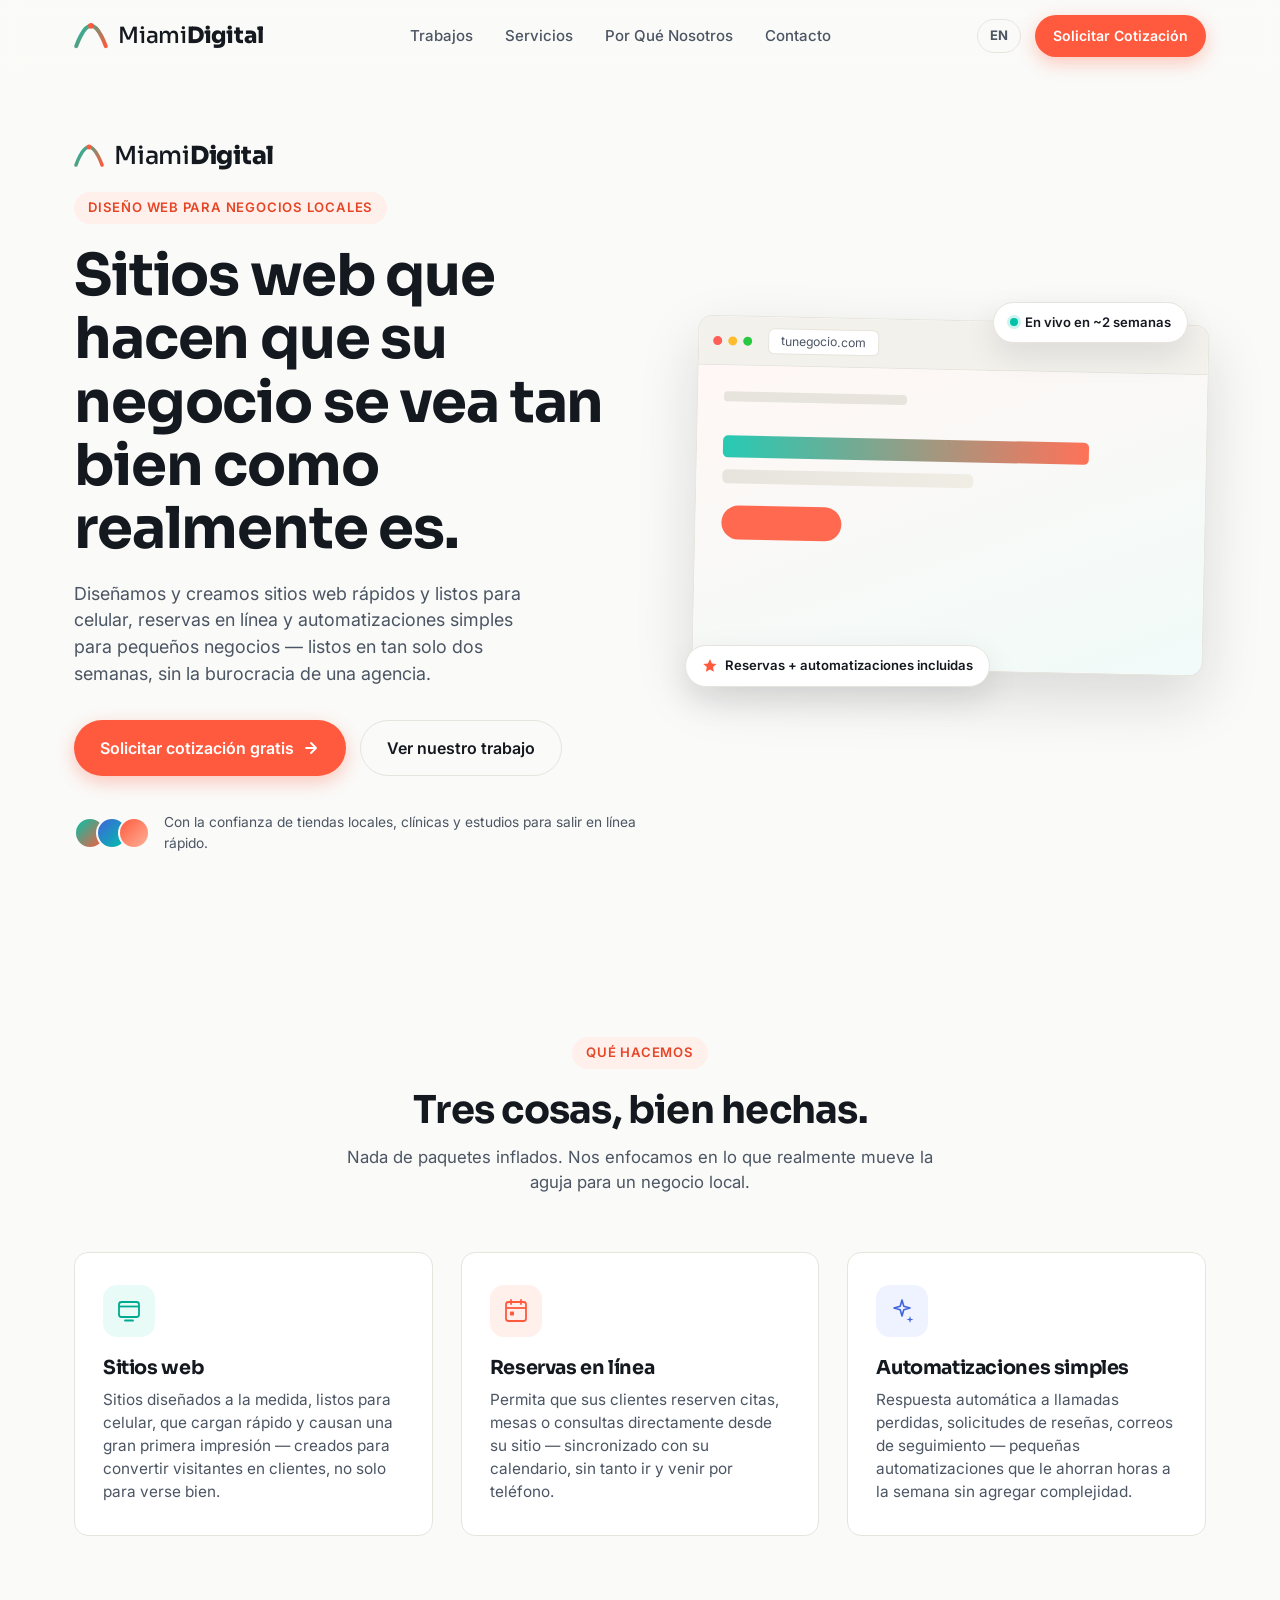
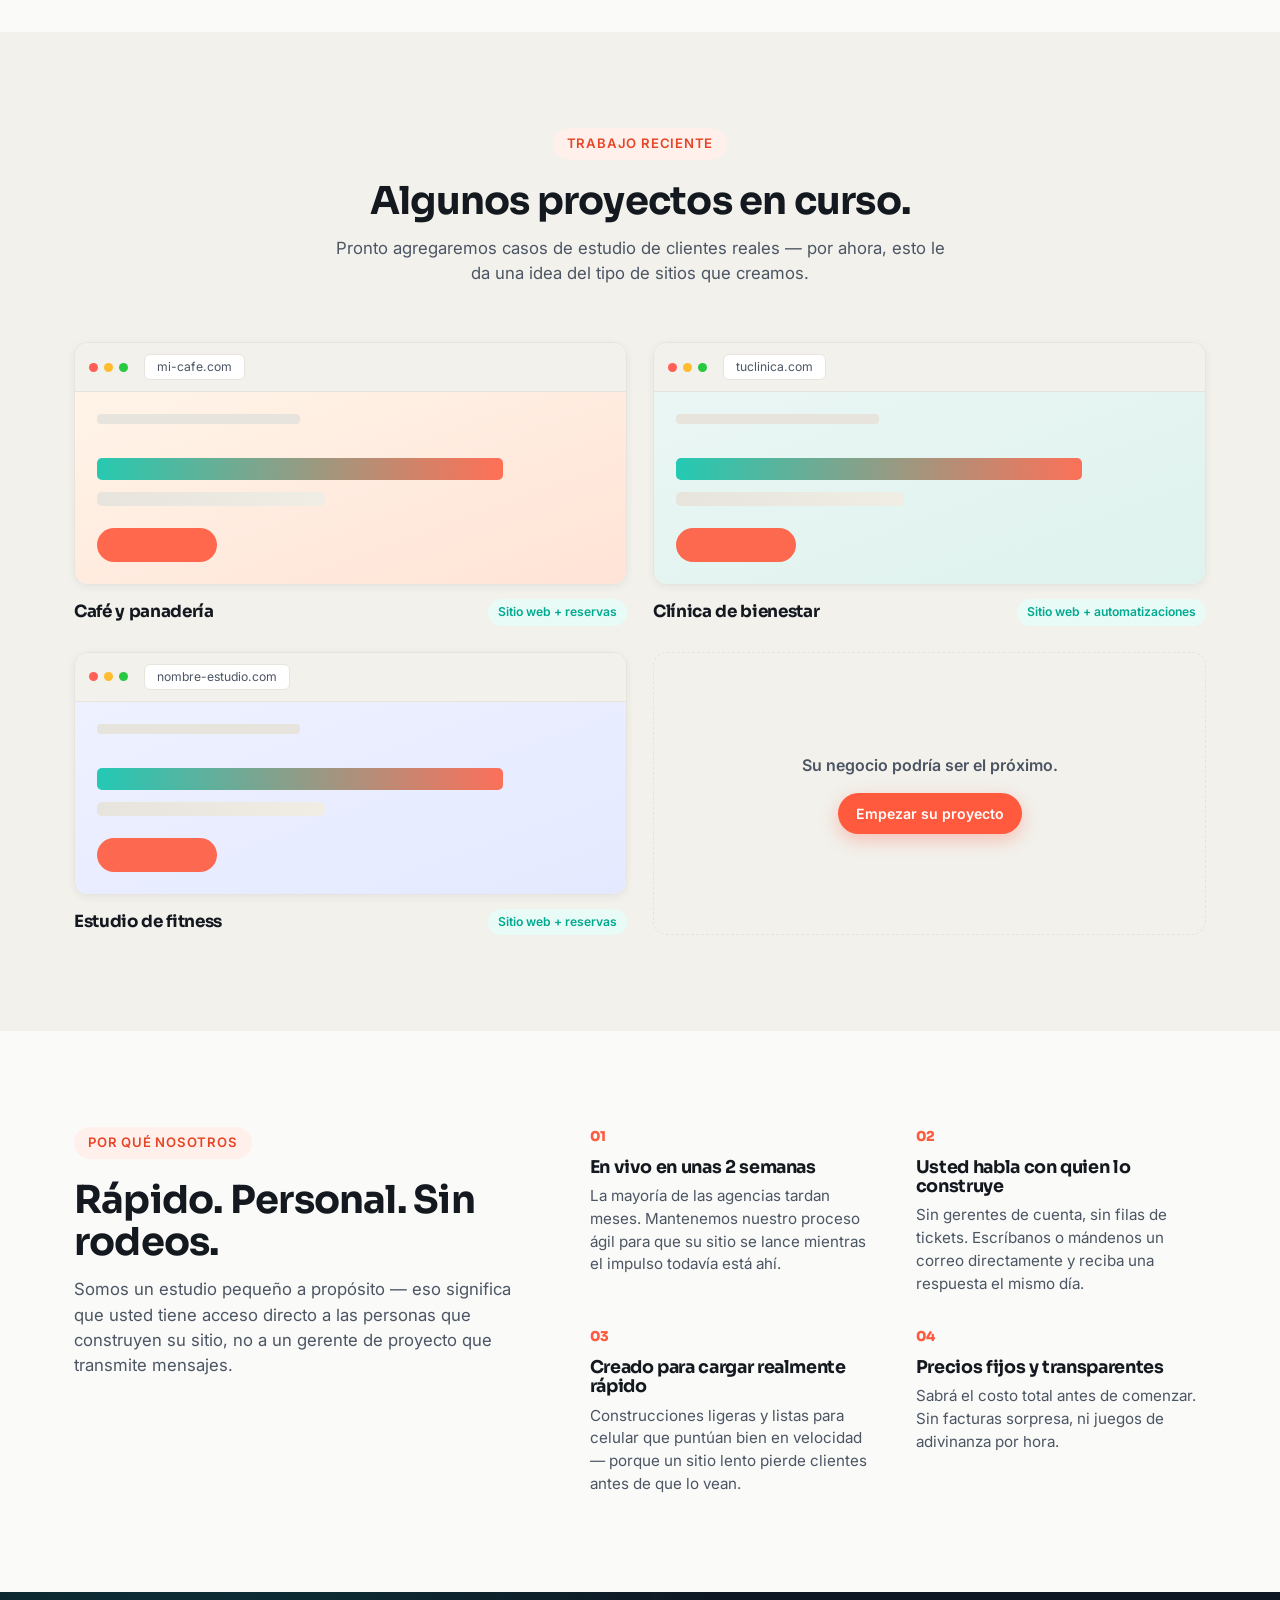
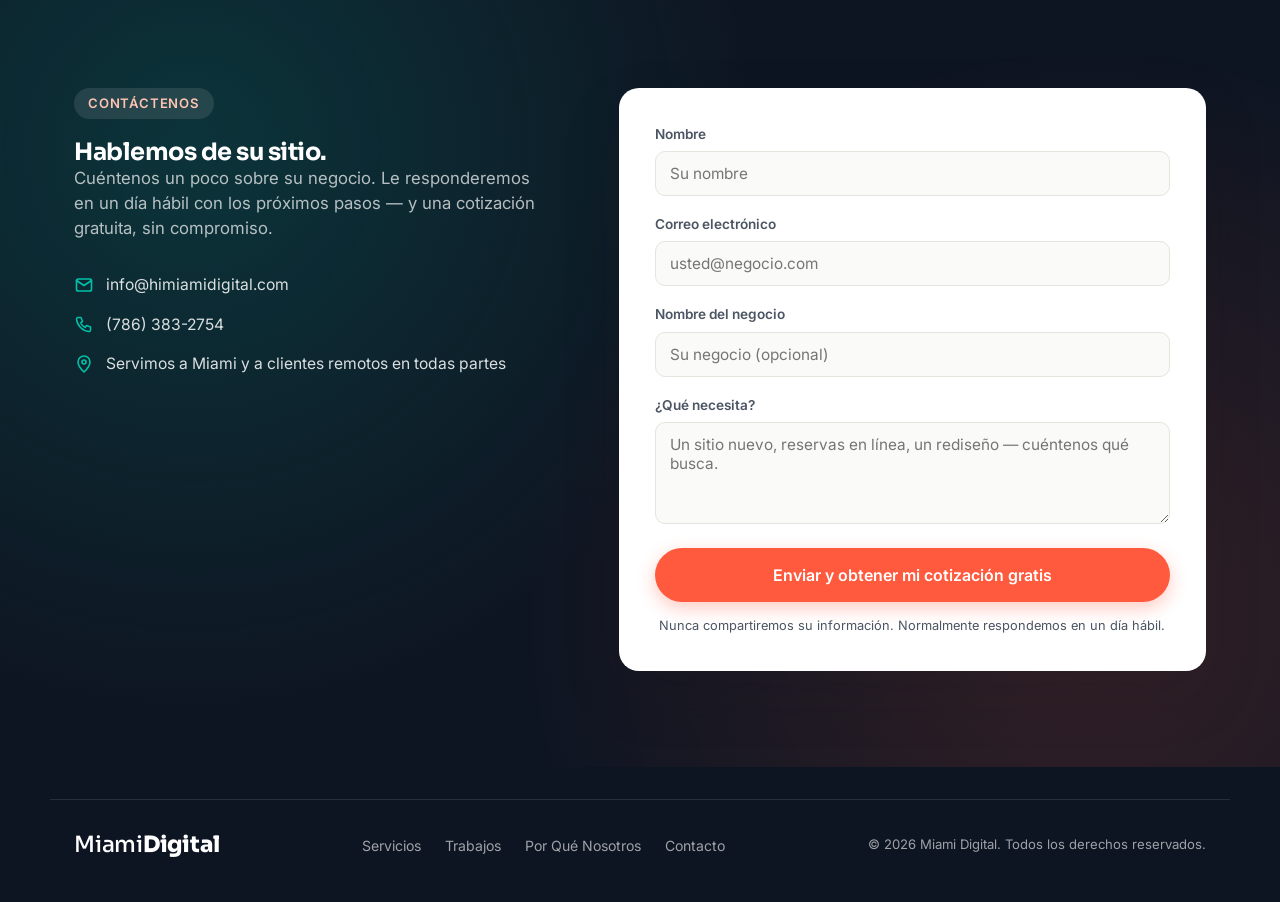
==== es/index.html @ 764a21ac "Add files via upload" ====
<!DOCTYPE html>
<html lang="es">
<head>
<meta charset="UTF-8">
<meta name="viewport" content="width=device-width, initial-scale=1.0">
<title>Miami Digital — Sitios Web para Negocios Locales que Realmente Convierten</title>
<meta name="description" content="Miami Digital crea sitios web rápidos y profesionales, reservas en línea y automatizaciones simples para pequeños negocios locales. Solicite una cotización gratis en 24 horas.">
<link rel="icon" href="data:image/svg+xml,<svg xmlns=%22http://www.w3.org/2000/svg%22 viewBox=%220 0 100 100%22><text y=%22.9em%22 font-size=%2290%22>🌴</text></svg>">
<link rel="alternate" hreflang="en" href="https://himiamidigital.com/">
<link rel="alternate" hreflang="es" href="https://himiamidigital.com/es/">
<link rel="alternate" hreflang="x-default" href="https://himiamidigital.com/">
<link rel="preconnect" href="https://fonts.googleapis.com">
<link rel="preconnect" href="https://fonts.gstatic.com" crossorigin>
<link href="https://fonts.googleapis.com/css2?family=Sora:wght@400;600;700;800&family=Inter:wght@400;500;600;700&display=swap" rel="stylesheet">
<link rel="stylesheet" href="../css/styles.css">
</head>
<body>

<a class="skip-link" href="#main">Saltar al contenido</a>

<header class="site-header" id="site-header">
  <div class="wrap header-inner">
    <a href="#top" class="logo" aria-label="Inicio de Miami Digital">
      <span class="logo-mark" aria-hidden="true">
        <svg width="30" height="30" viewBox="0 0 30 30" fill="none" xmlns="http://www.w3.org/2000/svg">
          <path d="M2 24 C2 24 8 6 15 6 C22 6 28 24 28 24" stroke="url(#g1)" stroke-width="3.5" stroke-linecap="round"/>
          <circle cx="15" cy="6" r="2.5" fill="#FF5A3D"/>
          <defs>
            <linearGradient id="g1" x1="2" y1="6" x2="28" y2="24" gradientUnits="userSpaceOnUse">
              <stop stop-color="#00C2A8"/>
              <stop offset="1" stop-color="#FF5A3D"/>
            </linearGradient>
          </defs>
        </svg>
      </span>
      <span class="logo-text">Miami<strong>Digital</strong></span>
    </a>

    <nav class="main-nav" id="main-nav" aria-label="Principal">
      <a href="#work">Trabajos</a>
      <a href="#services">Servicios</a>
      <a href="#why">Por Qué Nosotros</a>
      <a href="#contact">Contacto</a>
    </nav>

    <div class="header-actions">
      <a href="../index.html" class="lang-switch" lang="en" hreflang="en">EN</a>
      <a href="#contact" class="btn btn-primary btn-small">Solicitar Cotización</a>
      <button class="nav-toggle" id="nav-toggle" aria-expanded="false" aria-controls="main-nav" aria-label="Abrir menú">
        <span></span><span></span><span></span>
      </button>
    </div>
  </div>
</header>

<main id="main">

  <!-- HERO -->
  <section class="hero" id="top">
    <div class="wrap hero-inner">
      <div class="hero-copy reveal">
        <div class="hero-brand">
          <svg width="30" height="30" viewBox="0 0 30 30" fill="none" xmlns="http://www.w3.org/2000/svg" aria-hidden="true">
            <path d="M2 24 C2 24 8 6 15 6 C22 6 28 24 28 24" stroke="url(#g2)" stroke-width="3.5" stroke-linecap="round"/>
            <circle cx="15" cy="6" r="2.5" fill="#FF5A3D"/>
            <defs>
              <linearGradient id="g2" x1="2" y1="6" x2="28" y2="24" gradientUnits="userSpaceOnUse">
                <stop stop-color="#00C2A8"/>
                <stop offset="1" stop-color="#FF5A3D"/>
              </linearGradient>
            </defs>
          </svg>
          <span class="hero-brand-text">Miami<strong>Digital</strong></span>
        </div>
        <p class="eyebrow">Diseño web para negocios locales</p>
        <h1>Sitios web que hacen que su negocio se vea tan bien como realmente es.</h1>
        <p class="hero-sub">Diseñamos y creamos sitios web rápidos y listos para celular, reservas en línea y automatizaciones simples para pequeños negocios — listos en tan solo dos semanas, sin la burocracia de una agencia.</p>
        <div class="hero-cta-row">
          <a href="#contact" class="btn btn-primary btn-large">
            Solicitar cotización gratis
            <svg width="18" height="18" viewBox="0 0 18 18" fill="none"><path d="M4 9h10M9 4l5 5-5 5" stroke="currentColor" stroke-width="1.8" stroke-linecap="round" stroke-linejoin="round"/></svg>
          </a>
          <a href="#work" class="btn btn-ghost btn-large">Ver nuestro trabajo</a>
        </div>
        <div class="hero-trust">
          <div class="trust-avatars" aria-hidden="true">
            <span></span><span></span><span></span>
          </div>
          <p>Con la confianza de tiendas locales, clínicas y estudios para salir en línea rápido.</p>
        </div>
      </div>

      <div class="hero-visual reveal" aria-hidden="true">
        <div class="browser-mock hero-browser">
          <div class="browser-bar">
            <span class="dot dot-r"></span><span class="dot dot-y"></span><span class="dot dot-g"></span>
            <span class="browser-url">tunegocio.com</span>
          </div>
          <div class="browser-body hero-browser-body">
            <div class="mock-nav"></div>
            <div class="mock-hero">
              <div class="mock-line mock-line-lg"></div>
              <div class="mock-line mock-line-md"></div>
              <div class="mock-btn"></div>
            </div>
          </div>
        </div>
        <div class="float-badge badge-top">
          <span class="badge-dot"></span> En vivo en ~2 semanas
        </div>
        <div class="float-badge badge-bottom">
          <svg width="16" height="16" viewBox="0 0 16 16" fill="none"><path d="M8 1l1.9 4.6L14.5 6l-3.5 3.1.9 4.7L8 11.6 3.9 13.8l.9-4.7L1.3 6l4.6-.4L8 1z" fill="#FF5A3D"/></svg>
          Reservas + automatizaciones incluidas
        </div>
      </div>
    </div>
  </section>

  <!-- WHAT WE DO -->
  <section class="section" id="services">
    <div class="wrap">
      <div class="section-head reveal">
        <p class="eyebrow">Qué hacemos</p>
        <h2>Tres cosas, bien hechas.</h2>
        <p class="section-sub">Nada de paquetes inflados. Nos enfocamos en lo que realmente mueve la aguja para un negocio local.</p>
      </div>

      <div class="services-grid">
        <article class="service-card reveal">
          <div class="service-icon" style="--icon-bg:#E9FBF7;--icon-fg:#00A98F">
            <svg width="26" height="26" viewBox="0 0 26 26" fill="none"><rect x="3" y="4" width="20" height="15" rx="2.5" stroke="currentColor" stroke-width="1.8"/><path d="M3 8.5h20" stroke="currentColor" stroke-width="1.8"/><path d="M9 22.5h8" stroke="currentColor" stroke-width="1.8" stroke-linecap="round"/></svg>
          </div>
          <h3>Sitios web</h3>
          <p>Sitios diseñados a la medida, listos para celular, que cargan rápido y causan una gran primera impresión — creados para convertir visitantes en clientes, no solo para verse bien.</p>
        </article>

        <article class="service-card reveal">
          <div class="service-icon" style="--icon-bg:#FFF0EC;--icon-fg:#FF5A3D">
            <svg width="26" height="26" viewBox="0 0 26 26" fill="none"><rect x="3" y="4" width="20" height="19" rx="2.5" stroke="currentColor" stroke-width="1.8"/><path d="M3 10h20" stroke="currentColor" stroke-width="1.8"/><path d="M8 2v4M18 2v4" stroke="currentColor" stroke-width="1.8" stroke-linecap="round"/><rect x="7" y="13.5" width="4" height="4" rx="0.8" fill="currentColor"/></svg>
          </div>
          <h3>Reservas en línea</h3>
          <p>Permita que sus clientes reserven citas, mesas o consultas directamente desde su sitio — sincronizado con su calendario, sin tanto ir y venir por teléfono.</p>
        </article>

        <article class="service-card reveal">
          <div class="service-icon" style="--icon-bg:#EEF3FF;--icon-fg:#3E63DD">
            <svg width="26" height="26" viewBox="0 0 26 26" fill="none"><path d="M13 2l1.8 6.2L21 10l-6.2 1.8L13 18l-1.8-6.2L5 10l6.2-1.8L13 2z" stroke="currentColor" stroke-width="1.6" stroke-linejoin="round"/><path d="M21 18l.8 2.7L24.5 21.5l-2.7.8L21 25l-.8-2.7-2.7-.8 2.7-.8L21 18z" fill="currentColor"/></svg>
          </div>
          <h3>Automatizaciones simples</h3>
          <p>Respuesta automática a llamadas perdidas, solicitudes de reseñas, correos de seguimiento — pequeñas automatizaciones que le ahorran horas a la semana sin agregar complejidad.</p>
        </article>
      </div>
    </div>
  </section>

  <!-- PORTFOLIO -->
  <section class="section section-alt" id="work">
    <div class="wrap">
      <div class="section-head reveal">
        <p class="eyebrow">Trabajo reciente</p>
        <h2>Algunos proyectos en curso.</h2>
        <p class="section-sub">Pronto agregaremos casos de estudio de clientes reales — por ahora, esto le da una idea del tipo de sitios que creamos.</p>
      </div>

      <div class="portfolio-grid">
        <article class="portfolio-card reveal">
          <div class="browser-mock">
            <div class="browser-bar">
              <span class="dot dot-r"></span><span class="dot dot-y"></span><span class="dot dot-g"></span>
              <span class="browser-url">mi-cafe.com</span>
            </div>
            <div class="browser-body pf-cafe">
              <div class="mock-nav"></div>
              <div class="mock-hero"><div class="mock-line mock-line-lg"></div><div class="mock-line mock-line-sm"></div><div class="mock-btn"></div></div>
            </div>
          </div>
          <div class="portfolio-meta">
            <h3>Café y panadería</h3>
            <span class="tag">Sitio web + reservas</span>
          </div>
        </article>

        <article class="portfolio-card reveal">
          <div class="browser-mock">
            <div class="browser-bar">
              <span class="dot dot-r"></span><span class="dot dot-y"></span><span class="dot dot-g"></span>
              <span class="browser-url">tuclinica.com</span>
            </div>
            <div class="browser-body pf-clinic">
              <div class="mock-nav"></div>
              <div class="mock-hero"><div class="mock-line mock-line-lg"></div><div class="mock-line mock-line-sm"></div><div class="mock-btn"></div></div>
            </div>
          </div>
          <div class="portfolio-meta">
            <h3>Clínica de bienestar</h3>
            <span class="tag">Sitio web + automatizaciones</span>
          </div>
        </article>

        <article class="portfolio-card reveal">
          <div class="browser-mock">
            <div class="browser-bar">
              <span class="dot dot-r"></span><span class="dot dot-y"></span><span class="dot dot-g"></span>
              <span class="browser-url">nombre-estudio.com</span>
            </div>
            <div class="browser-body pf-studio">
              <div class="mock-nav"></div>
              <div class="mock-hero"><div class="mock-line mock-line-lg"></div><div class="mock-line mock-line-sm"></div><div class="mock-btn"></div></div>
            </div>
          </div>
          <div class="portfolio-meta">
            <h3>Estudio de fitness</h3>
            <span class="tag">Sitio web + reservas</span>
          </div>
        </article>

        <article class="portfolio-card portfolio-card-cta reveal">
          <div class="pf-cta-inner">
            <p>Su negocio podría ser el próximo.</p>
            <a href="#contact" class="btn btn-primary btn-small">Empezar su proyecto</a>
          </div>
        </article>
      </div>
    </div>
  </section>

  <!-- WHY US -->
  <section class="section" id="why">
    <div class="wrap why-inner">
      <div class="section-head align-left reveal">
        <p class="eyebrow">Por qué nosotros</p>
        <h2>Rápido. Personal. Sin rodeos.</h2>
        <p class="section-sub">Somos un estudio pequeño a propósito — eso significa que usted tiene acceso directo a las personas que construyen su sitio, no a un gerente de proyecto que transmite mensajes.</p>
      </div>

      <div class="why-grid">
        <div class="why-item reveal">
          <span class="why-num">01</span>
          <h3>En vivo en unas 2 semanas</h3>
          <p>La mayoría de las agencias tardan meses. Mantenemos nuestro proceso ágil para que su sitio se lance mientras el impulso todavía está ahí.</p>
        </div>
        <div class="why-item reveal">
          <span class="why-num">02</span>
          <h3>Usted habla con quien lo construye</h3>
          <p>Sin gerentes de cuenta, sin filas de tickets. Escríbanos o mándenos un correo directamente y reciba una respuesta el mismo día.</p>
        </div>
        <div class="why-item reveal">
          <span class="why-num">03</span>
          <h3>Creado para cargar realmente rápido</h3>
          <p>Construcciones ligeras y listas para celular que puntúan bien en velocidad — porque un sitio lento pierde clientes antes de que lo vean.</p>
        </div>
        <div class="why-item reveal">
          <span class="why-num">04</span>
          <h3>Precios fijos y transparentes</h3>
          <p>Sabrá el costo total antes de comenzar. Sin facturas sorpresa, ni juegos de adivinanza por hora.</p>
        </div>
      </div>
    </div>
  </section>

  <!-- CONTACT -->
  <section class="section section-contact" id="contact">
    <div class="wrap contact-inner">
      <div class="contact-copy reveal">
        <p class="eyebrow eyebrow-light">Contáctenos</p>
        <h2>Hablemos de su sitio.</h2>
        <p class="section-sub section-sub-light">Cuéntenos un poco sobre su negocio. Le responderemos en un día hábil con los próximos pasos — y una cotización gratuita, sin compromiso.</p>

        <ul class="contact-points">
          <li>
            <svg width="20" height="20" viewBox="0 0 20 20" fill="none"><path d="M2.5 5.5l7.5 5 7.5-5" stroke="currentColor" stroke-width="1.6" stroke-linecap="round" stroke-linejoin="round"/><rect x="2.5" y="4" width="15" height="12" rx="1.8" stroke="currentColor" stroke-width="1.6"/></svg>
            <a href="mailto:info@himiamidigital.com">info@himiamidigital.com</a>
          </li>
          <li>
            <svg width="20" height="20" viewBox="0 0 20 20" fill="none"><path d="M4 2.5h3l1.5 4-2 1.3a10 10 0 004.7 4.7l1.3-2 4 1.5v3a1.5 1.5 0 01-1.6 1.5A14 14 0 012.5 4.1 1.5 1.5 0 014 2.5z" stroke="currentColor" stroke-width="1.5" stroke-linejoin="round"/></svg>
            <span>(786) 383-2754</span>
          </li>
          <li>
            <svg width="20" height="20" viewBox="0 0 20 20" fill="none"><path d="M10 2a6 6 0 00-6 6c0 4.5 6 10 6 10s6-5.5 6-10a6 6 0 00-6-6z" stroke="currentColor" stroke-width="1.6" stroke-linejoin="round"/><circle cx="10" cy="8" r="2" stroke="currentColor" stroke-width="1.6"/></svg>
            <span>Servimos a Miami y a clientes remotos en todas partes</span>
          </li>
        </ul>
      </div>

      <form class="contact-form reveal" id="contact-form" novalidate action="https://formspree.io/f/meeybvaw" method="POST">
        <input type="hidden" name="_subject" value="Nueva solicitud de cotización — Sitio de Miami Digital (Español)">
        <div class="form-row">
          <label for="name">Nombre</label>
          <input type="text" id="name" name="name" placeholder="Su nombre" required>
        </div>
        <div class="form-row">
          <label for="email">Correo electrónico</label>
          <input type="email" id="email" name="email" placeholder="usted@negocio.com" required>
        </div>
        <div class="form-row">
          <label for="business">Nombre del negocio</label>
          <input type="text" id="business" name="business" placeholder="Su negocio (opcional)">
        </div>
        <div class="form-row">
          <label for="message">¿Qué necesita?</label>
          <textarea id="message" name="message" rows="4" placeholder="Un sitio nuevo, reservas en línea, un rediseño — cuéntenos qué busca." required></textarea>
        </div>
        <button type="submit" class="btn btn-primary btn-large btn-full" id="form-submit-btn">
          Enviar y obtener mi cotización gratis
        </button>
        <p class="form-note">Nunca compartiremos su información. Normalmente respondemos en un día hábil.</p>
        <p class="form-error" id="form-error" hidden>Algo salió mal al enviar su mensaje — intente de nuevo, o escríbanos directamente.</p>

        <div class="form-success" id="form-success" hidden>
          <svg width="40" height="40" viewBox="0 0 40 40" fill="none"><circle cx="20" cy="20" r="19" stroke="#00C2A8" stroke-width="2"/><path d="M12 20.5l5.5 5.5L28 14" stroke="#00C2A8" stroke-width="2.5" stroke-linecap="round" stroke-linejoin="round"/></svg>
          <h3>¡Gracias, lo recibimos!</h3>
          <p>Nos pondremos en contacto dentro de un día hábil.</p>
        </div>
      </form>
    </div>
  </section>

</main>

<footer class="site-footer">
  <div class="wrap footer-inner">
    <a href="#top" class="logo footer-logo">
      <span class="logo-text">Miami<strong>Digital</strong></span>
    </a>
    <nav class="footer-nav" aria-label="Pie de página">
      <a href="#services">Servicios</a>
      <a href="#work">Trabajos</a>
      <a href="#why">Por Qué Nosotros</a>
      <a href="#contact">Contacto</a>
    </nav>
    <p class="footer-copy">&copy; 2026 Miami Digital. Todos los derechos reservados.</p>
  </div>
</footer>

<button class="back-to-top" id="back-to-top" aria-label="Volver arriba">
  <svg width="18" height="18" viewBox="0 0 18 18" fill="none"><path d="M9 14V4M9 4l-5 5M9 4l5 5" stroke="currentColor" stroke-width="1.8" stroke-linecap="round" stroke-linejoin="round"/></svg>
</button>

<script src="../js/script.js"></script>
</body>
</html>
---- css/styles.css ----
/* ---------- Reset & base ---------- */
* { box-sizing: border-box; margin: 0; padding: 0; }

:root {
  --ink: #14181f;
  --ink-soft: #4b5563;
  --bg: #FAFAF8;
  --bg-alt: #F2F1EC;
  --white: #ffffff;
  --teal: #00A98F;
  --teal-bright: #00C2A8;
  --coral: #FF5A3D;
  --coral-dark: #E64526;
  --border: #E6E4DC;
  --navy: #0E1522;
  --radius-lg: 20px;
  --radius-md: 14px;
  --radius-sm: 10px;
  --shadow-sm: 0 2px 8px rgba(20,24,31,0.06);
  --shadow-md: 0 12px 32px rgba(20,24,31,0.10);
  --shadow-lg: 0 24px 60px rgba(20,24,31,0.14);
  --ease: cubic-bezier(.22,1,.36,1);
}

html { scroll-behavior: smooth; }

@media (prefers-reduced-motion: reduce) {
  html { scroll-behavior: auto; }
  *, *::before, *::after { animation-duration: 0.001ms !important; transition-duration: 0.001ms !important; }
}

body {
  font-family: 'Inter', -apple-system, BlinkMacSystemFont, sans-serif;
  color: var(--ink);
  background: var(--bg);
  line-height: 1.5;
  -webkit-font-smoothing: antialiased;
  overflow-x: hidden;
}

h1, h2, h3 {
  font-family: 'Sora', 'Inter', sans-serif;
  font-weight: 700;
  line-height: 1.1;
  letter-spacing: -0.02em;
}

a { color: inherit; text-decoration: none; }
ul { list-style: none; }
img { max-width: 100%; display: block; }
button { font: inherit; cursor: pointer; }

.wrap {
  width: 100%;
  max-width: 1180px;
  margin: 0 auto;
  padding: 0 24px;
}

.skip-link {
  position: absolute;
  left: -999px;
  top: 0;
  background: var(--ink);
  color: #fff;
  padding: 12px 18px;
  border-radius: 0 0 8px 0;
  z-index: 1000;
}
.skip-link:focus { left: 0; }

/* ---------- Reveal on scroll ---------- */
.reveal {
  opacity: 0;
  transform: translateY(18px);
  transition: opacity 0.7s var(--ease), transform 0.7s var(--ease);
}
.reveal.in-view { opacity: 1; transform: translateY(0); }

/* ---------- Buttons ---------- */
.btn {
  display: inline-flex;
  align-items: center;
  justify-content: center;
  gap: 8px;
  border: none;
  border-radius: 999px;
  font-weight: 600;
  cursor: pointer;
  transition: transform 0.25s var(--ease), box-shadow 0.25s var(--ease), background-color 0.25s var(--ease);
  white-space: nowrap;
}
.btn svg { transition: transform 0.25s var(--ease); }
.btn:hover svg { transform: translateX(3px); }

.btn-primary {
  background: var(--coral);
  color: #fff;
  box-shadow: 0 6px 18px rgba(255,90,61,0.32);
}
.btn-primary:hover {
  background: var(--coral-dark);
  transform: translateY(-2px);
  box-shadow: 0 10px 24px rgba(255,90,61,0.4);
}
.btn-primary:active { transform: translateY(0); }

.btn-ghost {
  background: transparent;
  color: var(--ink);
  border: 1.5px solid var(--border);
}
.btn-ghost:hover {
  border-color: var(--ink);
  transform: translateY(-2px);
}

.btn-large { padding: 15px 26px; font-size: 1rem; }
.btn-small { padding: 10px 18px; font-size: 0.88rem; }
.btn-full { width: 100%; }

/* ---------- Header ---------- */
.site-header {
  position: sticky;
  top: 0;
  z-index: 100;
  background: rgba(250,250,248,0.82);
  backdrop-filter: blur(10px);
  -webkit-backdrop-filter: blur(10px);
  border-bottom: 1px solid transparent;
  transition: border-color 0.3s var(--ease), box-shadow 0.3s var(--ease);
}
.site-header.scrolled {
  border-bottom-color: var(--border);
  box-shadow: var(--shadow-sm);
}

.header-inner {
  display: flex;
  align-items: center;
  justify-content: space-between;
  height: 72px;
}

.logo { display: flex; align-items: center; gap: 10px; }
.logo-mark { display: flex; }
.logo-mark svg { width: 34px; height: 34px; }
.logo-text {
  font-family: 'Sora', sans-serif;
  font-weight: 500;
  font-size: 1.4rem;
  letter-spacing: -0.01em;
}
.logo-text strong { font-weight: 800; }

.main-nav { display: flex; align-items: center; gap: 32px; }
.main-nav a {
  font-size: 0.94rem;
  font-weight: 500;
  color: var(--ink-soft);
  position: relative;
  padding: 4px 0;
  transition: color 0.2s ease;
}
.main-nav a::after {
  content: '';
  position: absolute;
  left: 0; bottom: -2px;
  width: 0; height: 2px;
  background: var(--coral);
  transition: width 0.25s var(--ease);
}
.main-nav a:hover { color: var(--ink); }
.main-nav a:hover::after { width: 100%; }

.header-actions { display: flex; align-items: center; gap: 14px; }

.lang-switch {
  font-size: 0.82rem;
  font-weight: 700;
  color: var(--ink-soft);
  border: 1.5px solid var(--border);
  border-radius: 999px;
  padding: 6px 12px;
  transition: border-color 0.2s ease, color 0.2s ease;
}
.lang-switch:hover { border-color: var(--ink); color: var(--ink); }

.nav-toggle {
  display: none;
  flex-direction: column;
  justify-content: center;
  gap: 5px;
  width: 40px;
  height: 40px;
  background: none;
  border: none;
}
.nav-toggle span {
  display: block;
  width: 20px;
  height: 2px;
  background: var(--ink);
  margin: 0 auto;
  transition: transform 0.3s var(--ease), opacity 0.3s var(--ease);
}
.nav-toggle[aria-expanded="true"] span:nth-child(1) { transform: translateY(7px) rotate(45deg); }
.nav-toggle[aria-expanded="true"] span:nth-child(2) { opacity: 0; }
.nav-toggle[aria-expanded="true"] span:nth-child(3) { transform: translateY(-7px) rotate(-45deg); }

/* ---------- Hero ---------- */
.hero { padding: 64px 0 88px; }
.hero-inner {
  display: grid;
  grid-template-columns: 1.05fr 0.95fr;
  gap: 56px;
  align-items: center;
}

.hero-brand {
  display: flex;
  align-items: center;
  gap: 10px;
  margin-bottom: 18px;
}
.hero-brand-text {
  font-family: 'Sora', sans-serif;
  font-weight: 500;
  font-size: 1.55rem;
  letter-spacing: -0.01em;
  color: var(--ink);
}
.hero-brand-text strong { font-weight: 800; }

.eyebrow {
  display: inline-block;
  font-size: 0.82rem;
  font-weight: 600;
  letter-spacing: 0.06em;
  text-transform: uppercase;
  color: var(--coral-dark);
  background: #FFF0EC;
  padding: 6px 14px;
  border-radius: 999px;
  margin-bottom: 20px;
}
.eyebrow-light { background: rgba(255,255,255,0.1); color: #FFC4B4; }

.hero h1 {
  font-size: clamp(2.3rem, 4.6vw, 3.6rem);
  margin-bottom: 20px;
}

.hero-sub {
  font-size: 1.12rem;
  color: var(--ink-soft);
  max-width: 480px;
  margin-bottom: 32px;
}

.hero-cta-row { display: flex; gap: 14px; flex-wrap: wrap; margin-bottom: 36px; }

.hero-trust { display: flex; align-items: center; gap: 14px; }
.trust-avatars { display: flex; }
.trust-avatars span {
  width: 32px; height: 32px;
  border-radius: 50%;
  border: 2.5px solid var(--bg);
  margin-left: -10px;
  background: linear-gradient(135deg, var(--teal-bright), var(--coral));
}
.trust-avatars span:first-child { margin-left: 0; }
.trust-avatars span:nth-child(2) { background: linear-gradient(135deg, #3E63DD, var(--teal-bright)); }
.trust-avatars span:nth-child(3) { background: linear-gradient(135deg, var(--coral), #FFB199); }
.hero-trust p { font-size: 0.86rem; color: var(--ink-soft); }

/* Hero visual / browser mock */
.hero-visual { position: relative; }
.browser-mock {
  background: var(--white);
  border-radius: var(--radius-md);
  border: 1px solid var(--border);
  box-shadow: var(--shadow-lg);
  overflow: hidden;
}
.hero-browser {
  transform: rotate(1.2deg);
  transition: transform 0.5s var(--ease);
}
.hero-visual:hover .hero-browser { transform: rotate(0deg) scale(1.01); }

.browser-bar {
  display: flex;
  align-items: center;
  gap: 6px;
  padding: 11px 14px;
  background: var(--bg-alt);
  border-bottom: 1px solid var(--border);
}
.dot { width: 9px; height: 9px; border-radius: 50%; display: inline-block; }
.dot-r { background: #FF5F57; }
.dot-y { background: #FEBC2E; }
.dot-g { background: #28C840; }
.browser-url {
  margin-left: 10px;
  font-size: 0.76rem;
  color: var(--ink-soft);
  background: var(--white);
  padding: 3px 12px;
  border-radius: 6px;
  border: 1px solid var(--border);
}

.browser-body { padding: 26px; }
.hero-browser-body { background: linear-gradient(160deg, #FFF7F5 0%, #F1FBF9 100%); min-height: 300px; }

.mock-nav {
  height: 10px;
  width: 40%;
  background: var(--border);
  border-radius: 4px;
  margin-bottom: 34px;
}
.mock-hero { display: flex; flex-direction: column; gap: 12px; }
.mock-line { height: 14px; border-radius: 5px; background: linear-gradient(90deg, var(--border), #EFEDE4); }
.mock-line-lg { width: 80%; height: 22px; background: linear-gradient(90deg, var(--teal-bright), var(--coral)); opacity: 0.85; }
.mock-line-md { width: 55%; }
.mock-line-sm { width: 45%; }
.mock-btn {
  margin-top: 10px;
  width: 120px;
  height: 34px;
  border-radius: 999px;
  background: var(--coral);
  opacity: 0.9;
}

.float-badge {
  position: absolute;
  display: flex;
  align-items: center;
  gap: 7px;
  background: var(--white);
  border: 1px solid var(--border);
  box-shadow: var(--shadow-md);
  padding: 10px 16px;
  border-radius: 999px;
  font-size: 0.82rem;
  font-weight: 600;
  animation: float 4.5s ease-in-out infinite;
}
.badge-top { top: -18px; right: 18px; animation-delay: 0.2s; }
.badge-bottom { bottom: -16px; left: -10px; animation-delay: 1s; }
.badge-dot {
  width: 8px; height: 8px; border-radius: 50%;
  background: var(--teal-bright);
  box-shadow: 0 0 0 3px rgba(0,194,168,0.2);
}

@keyframes float {
  0%, 100% { transform: translateY(0); }
  50% { transform: translateY(-8px); }
}

/* ---------- Sections ---------- */
.section { padding: 96px 0; }
.section-alt { background: var(--bg-alt); }

.section-head { max-width: 620px; margin: 0 auto 56px; text-align: center; }
.section-head.align-left { margin-left: 0; text-align: left; }
.section-head h2 { font-size: clamp(1.7rem, 3.2vw, 2.4rem); margin-bottom: 14px; }
.section-sub { color: var(--ink-soft); font-size: 1.05rem; }
.section-sub-light { color: rgba(255,255,255,0.7); }

/* Services */
.services-grid {
  display: grid;
  grid-template-columns: repeat(3, 1fr);
  gap: 28px;
}
.service-card {
  background: var(--white);
  border: 1px solid var(--border);
  border-radius: var(--radius-md);
  padding: 32px 28px;
  transition: transform 0.3s var(--ease), box-shadow 0.3s var(--ease), border-color 0.3s var(--ease);
}
.service-card:hover {
  transform: translateY(-6px);
  box-shadow: var(--shadow-md);
  border-color: transparent;
}
.service-icon {
  width: 52px; height: 52px;
  border-radius: 14px;
  background: var(--icon-bg);
  color: var(--icon-fg);
  display: flex; align-items: center; justify-content: center;
  margin-bottom: 20px;
}
.service-card h3 { font-size: 1.2rem; margin-bottom: 10px; }
.service-card p { color: var(--ink-soft); font-size: 0.96rem; }

/* Portfolio */
.portfolio-grid {
  display: grid;
  grid-template-columns: repeat(2, 1fr);
  gap: 26px;
}
.portfolio-card {
  transition: transform 0.3s var(--ease);
}
.portfolio-card:hover { transform: translateY(-5px); }
.portfolio-card .browser-mock { box-shadow: var(--shadow-sm); transition: box-shadow 0.3s var(--ease); }
.portfolio-card:hover .browser-mock { box-shadow: var(--shadow-md); }

.pf-cafe { background: linear-gradient(160deg, #FFF4E8, #FFE3D6); min-height: 170px; padding: 22px; }
.pf-clinic { background: linear-gradient(160deg, #EAF6F4, #DFF3EE); min-height: 170px; padding: 22px; }
.pf-studio { background: linear-gradient(160deg, #EEF1FF, #E4E9FF); min-height: 170px; padding: 22px; }

.portfolio-meta {
  display: flex;
  align-items: center;
  justify-content: space-between;
  margin-top: 14px;
}
.portfolio-meta h3 { font-size: 1.05rem; }
.tag {
  font-size: 0.76rem;
  font-weight: 600;
  color: var(--teal);
  background: #E9FBF7;
  padding: 4px 10px;
  border-radius: 999px;
}

.portfolio-card-cta {
  border: 1.5px dashed var(--border);
  border-radius: var(--radius-md);
  display: flex;
  align-items: center;
  justify-content: center;
  min-height: 100%;
}
.pf-cta-inner { text-align: center; padding: 30px; }
.pf-cta-inner p { font-weight: 600; margin-bottom: 16px; color: var(--ink-soft); }

/* Why us */
.why-inner {
  display: grid;
  grid-template-columns: 0.85fr 1.15fr;
  gap: 60px;
  align-items: start;
}
.why-grid {
  display: grid;
  grid-template-columns: repeat(2, 1fr);
  gap: 32px 36px;
}
.why-num {
  display: block;
  font-family: 'Sora', sans-serif;
  font-weight: 800;
  font-size: 0.85rem;
  color: var(--coral);
  margin-bottom: 10px;
  letter-spacing: 0.04em;
}
.why-item h3 { font-size: 1.1rem; margin-bottom: 8px; }
.why-item p { color: var(--ink-soft); font-size: 0.95rem; }

/* ---------- Contact ---------- */
.section-contact {
  background: var(--navy);
  color: #fff;
  position: relative;
  overflow: hidden;
}
.section-contact::before {
  content: '';
  position: absolute;
  inset: 0;
  background:
    radial-gradient(circle at 15% 20%, rgba(0,194,168,0.18), transparent 45%),
    radial-gradient(circle at 85% 80%, rgba(255,90,61,0.16), transparent 45%);
  pointer-events: none;
}
.contact-inner {
  position: relative;
  display: grid;
  grid-template-columns: 0.9fr 1.1fr;
  gap: 64px;
  align-items: start;
}
.contact-copy h2 { color: #fff; }
.contact-points { margin-top: 32px; display: flex; flex-direction: column; gap: 16px; }
.contact-points li {
  display: flex; align-items: center; gap: 12px;
  font-size: 0.98rem;
  color: rgba(255,255,255,0.85);
}
.contact-points svg { color: var(--teal-bright); flex-shrink: 0; }
.contact-points a { transition: color 0.2s ease; }
.contact-points a:hover { color: var(--teal-bright); }

.contact-form {
  background: #fff;
  color: var(--ink);
  border-radius: var(--radius-lg);
  padding: 36px;
  box-shadow: var(--shadow-lg);
  position: relative;
}
.form-row { margin-bottom: 18px; }
.form-row label {
  display: block;
  font-size: 0.85rem;
  font-weight: 600;
  margin-bottom: 7px;
  color: var(--ink-soft);
}
.form-row input, .form-row textarea {
  width: 100%;
  padding: 12px 14px;
  border: 1.5px solid var(--border);
  border-radius: var(--radius-sm);
  font-family: inherit;
  font-size: 0.96rem;
  color: var(--ink);
  background: var(--bg);
  transition: border-color 0.2s ease, box-shadow 0.2s ease;
  resize: vertical;
}
.form-row input:focus, .form-row textarea:focus {
  outline: none;
  border-color: var(--teal-bright);
  box-shadow: 0 0 0 3px rgba(0,194,168,0.15);
}
.form-note {
  text-align: center;
  font-size: 0.8rem;
  color: var(--ink-soft);
  margin-top: 14px;
}

.form-error {
  text-align: center;
  font-size: 0.85rem;
  font-weight: 600;
  color: var(--coral-dark);
  background: #FFF0EC;
  padding: 10px 14px;
  border-radius: var(--radius-sm);
  margin-top: 14px;
}

.form-success[hidden] {
  display: none;
}

.form-success {
  position: absolute;
  inset: 0;
  background: #fff;
  border-radius: var(--radius-lg);
  display: flex;
  flex-direction: column;
  align-items: center;
  justify-content: center;
  text-align: center;
  gap: 6px;
  padding: 30px;
  animation: pop 0.4s var(--ease);
}
.form-success h3 { font-size: 1.3rem; margin-top: 8px; }
.form-success p { color: var(--ink-soft); }

@keyframes pop {
  from { opacity: 0; transform: scale(0.95); }
  to { opacity: 1; transform: scale(1); }
}

/* ---------- Footer ---------- */
.site-footer { background: var(--navy); color: rgba(255,255,255,0.6); padding: 32px 0 40px; }
.footer-inner {
  display: flex;
  align-items: center;
  justify-content: space-between;
  flex-wrap: wrap;
  gap: 16px;
  padding-top: 28px;
  border-top: 1px solid rgba(255,255,255,0.1);
}
.footer-logo .logo-text { color: #fff; }
.footer-nav { display: flex; gap: 24px; flex-wrap: wrap; }
.footer-nav a { font-size: 0.88rem; transition: color 0.2s ease; }
.footer-nav a:hover { color: #fff; }
.footer-copy { font-size: 0.82rem; width: 100%; text-align: center; order: 3; }

@media (min-width: 640px) {
  .footer-copy { width: auto; order: 0; }
}

/* ---------- Back to top ---------- */
.back-to-top {
  position: fixed;
  bottom: 24px;
  right: 24px;
  width: 46px; height: 46px;
  border-radius: 50%;
  background: var(--ink);
  color: #fff;
  border: none;
  display: flex; align-items: center; justify-content: center;
  box-shadow: var(--shadow-md);
  opacity: 0;
  visibility: hidden;
  transform: translateY(10px);
  transition: opacity 0.3s ease, transform 0.3s ease, background 0.2s ease, visibility 0.3s;
  z-index: 90;
}
.back-to-top.visible { opacity: 1; visibility: visible; transform: translateY(0); }
.back-to-top:hover { background: var(--coral); }

/* ---------- Responsive ---------- */
@media (max-width: 980px) {
  .hero-inner { grid-template-columns: 1fr; }
  .hero-visual { order: -1; max-width: 480px; margin: 0 auto; }
  .why-inner { grid-template-columns: 1fr; gap: 40px; }
  .contact-inner { grid-template-columns: 1fr; gap: 44px; }
  .services-grid { grid-template-columns: 1fr 1fr; }
}

@media (max-width: 760px) {
  .main-nav {
    position: absolute;
    top: 72px; left: 0; right: 0;
    background: var(--bg);
    border-bottom: 1px solid var(--border);
    flex-direction: column;
    align-items: flex-start;
    gap: 0;
    padding: 8px 24px 20px;
    box-shadow: var(--shadow-md);
    transform: translateY(-8px);
    opacity: 0;
    visibility: hidden;
    transition: opacity 0.25s var(--ease), transform 0.25s var(--ease), visibility 0.25s;
  }
  .main-nav.open { transform: translateY(0); opacity: 1; visibility: visible; }
  .main-nav a { padding: 12px 0; width: 100%; border-bottom: 1px solid var(--border); }
  .main-nav a:last-child { border-bottom: none; }
  .nav-toggle { display: flex; }
  .header-actions .btn-small { display: none; }

  .services-grid { grid-template-columns: 1fr; }
  .portfolio-grid { grid-template-columns: 1fr; }
  .why-grid { grid-template-columns: 1fr; }
  .section { padding: 72px 0; }
  .hero { padding: 40px 0 64px; }
  .contact-form { padding: 26px; }
  .float-badge { font-size: 0.72rem; padding: 8px 12px; }
  .badge-top { top: -14px; right: 8px; }
  .badge-bottom { bottom: -14px; left: -6px; }
}

@media (max-width: 420px) {
  .hero-cta-row { flex-direction: column; align-items: stretch; }
  .hero-cta-row .btn { width: 100%; }
}
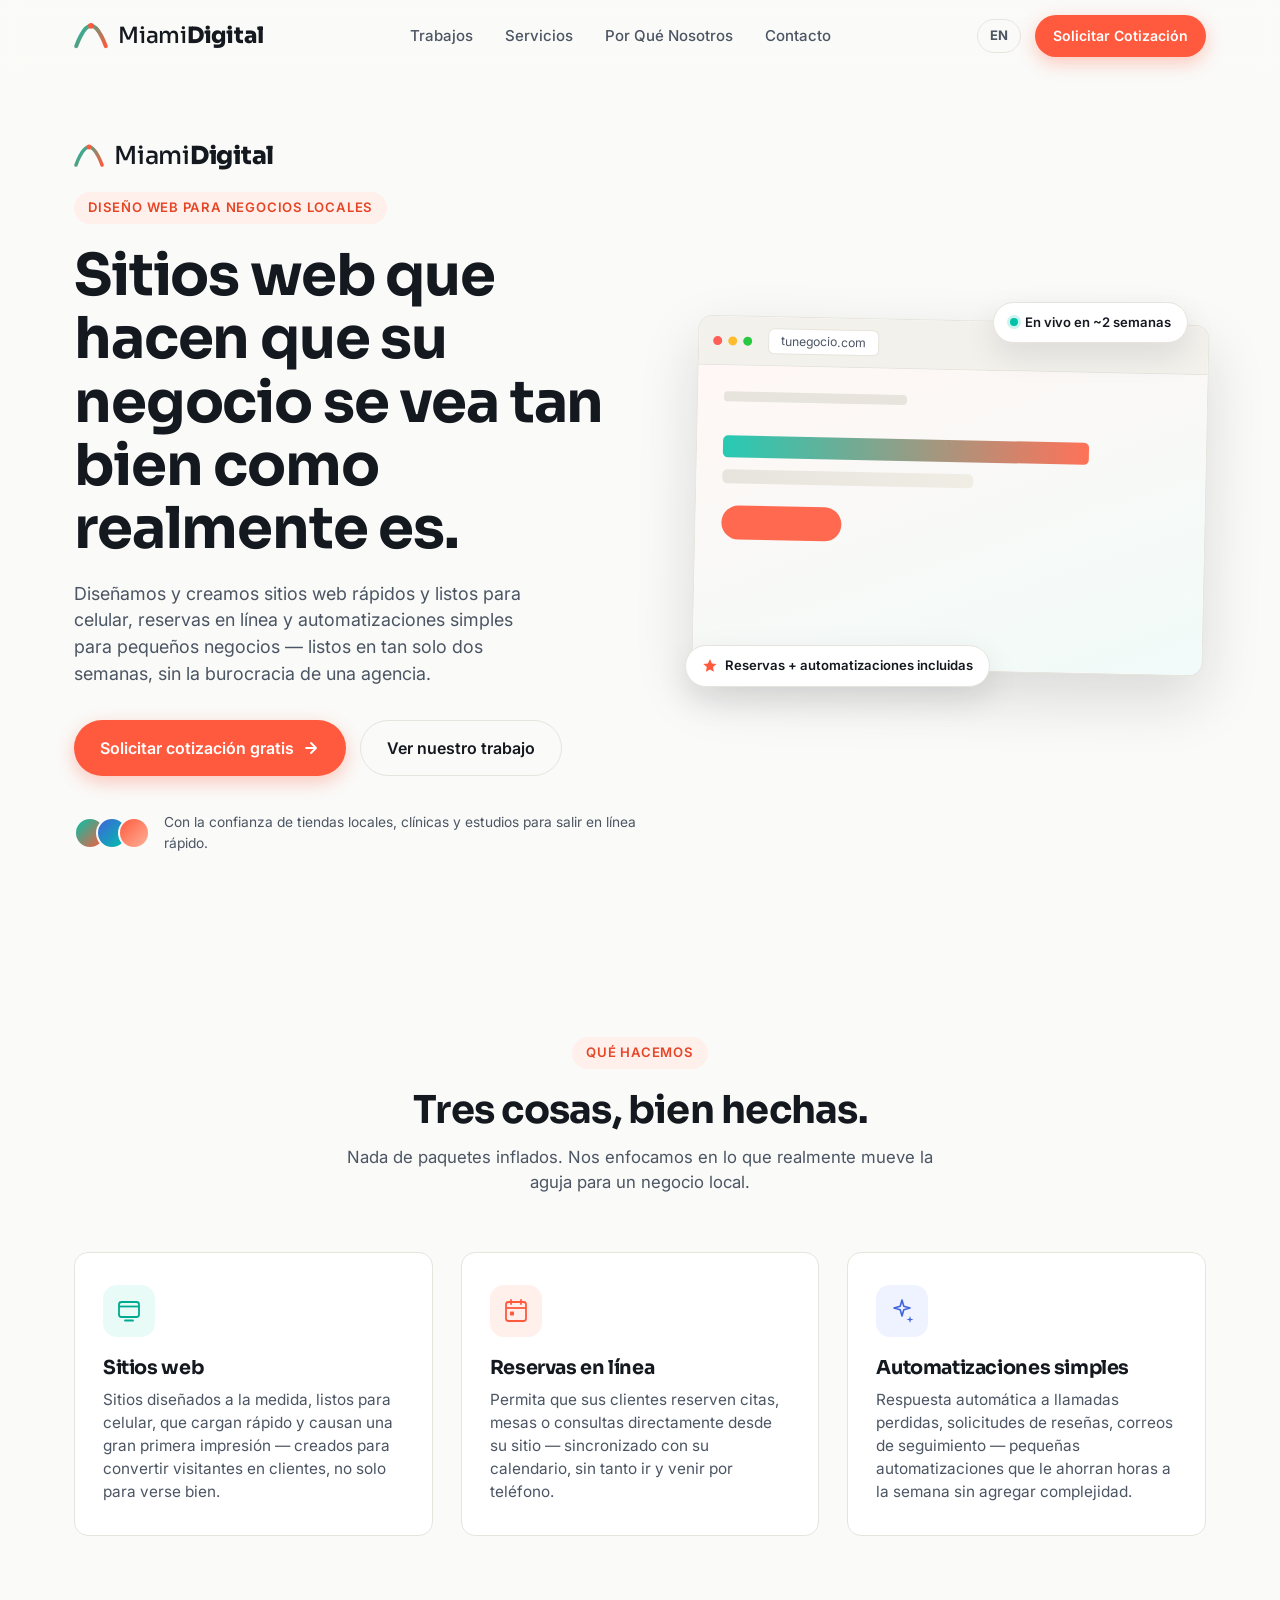
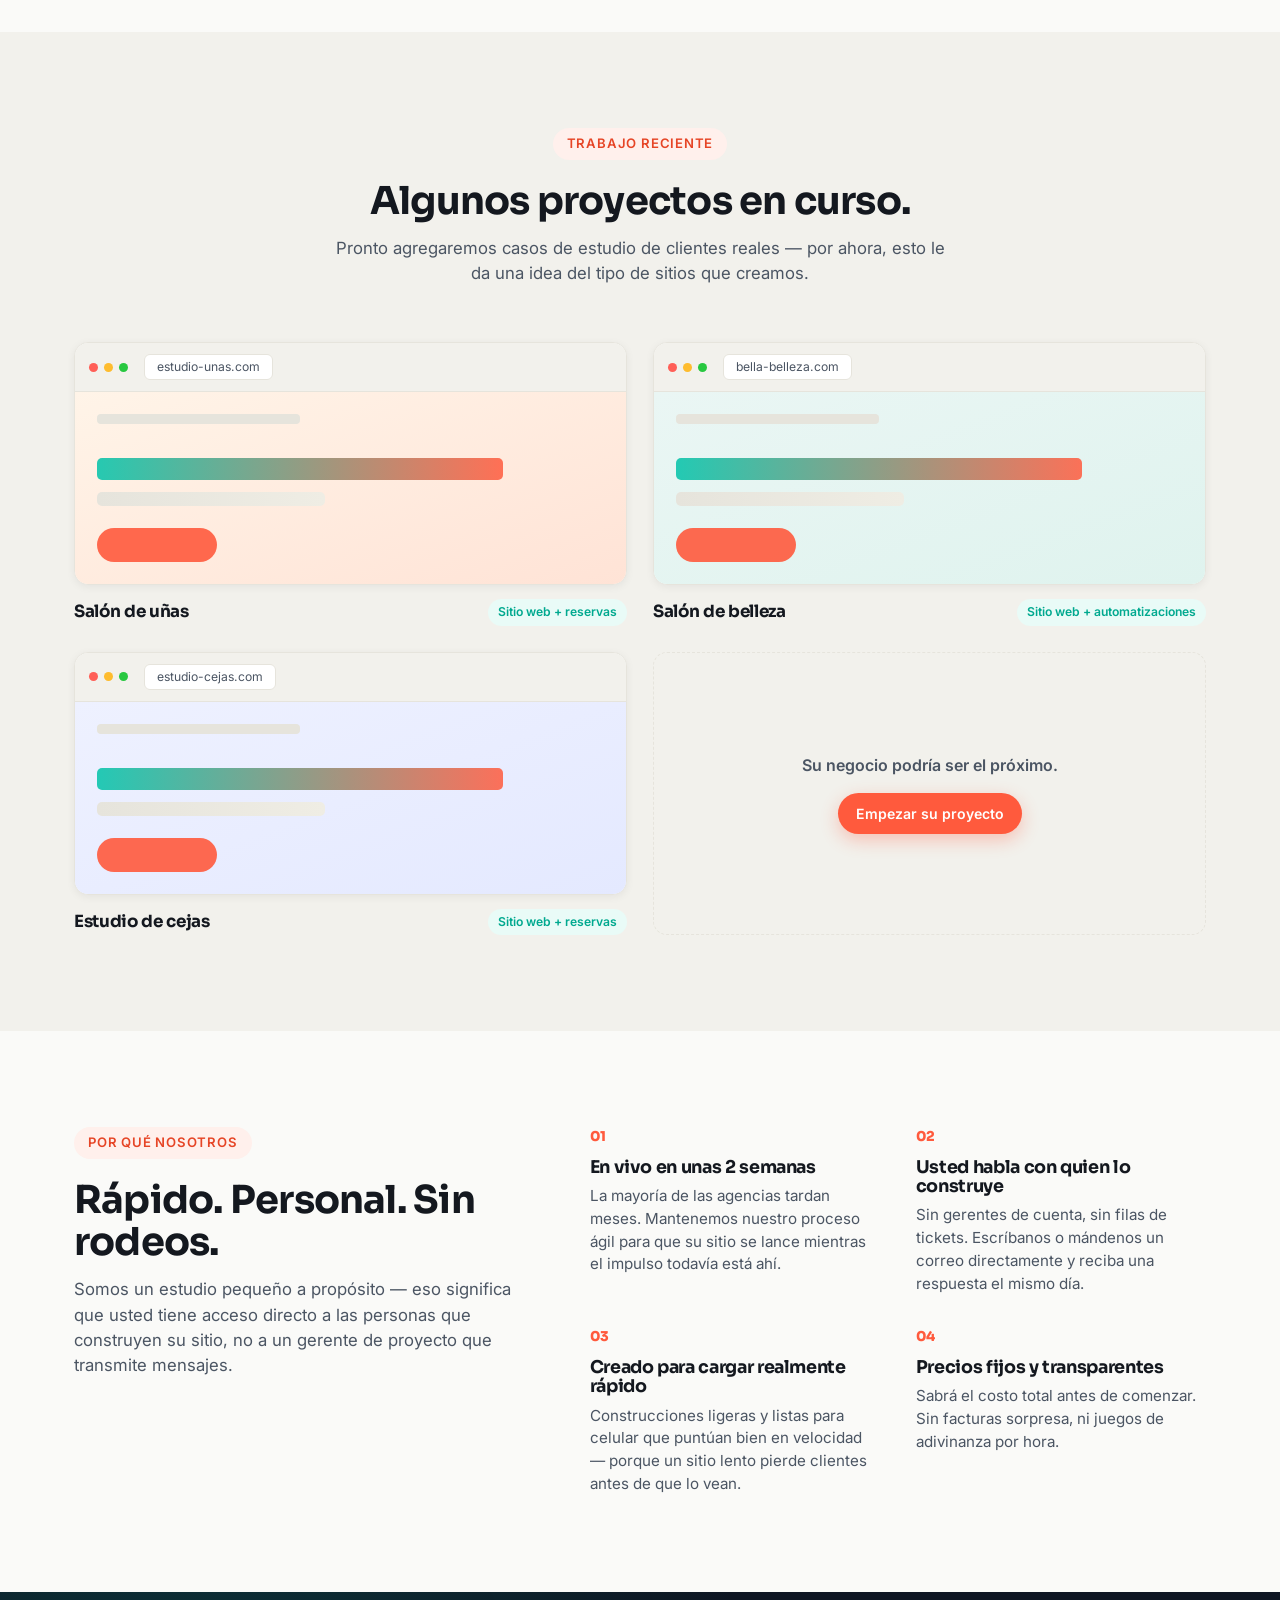
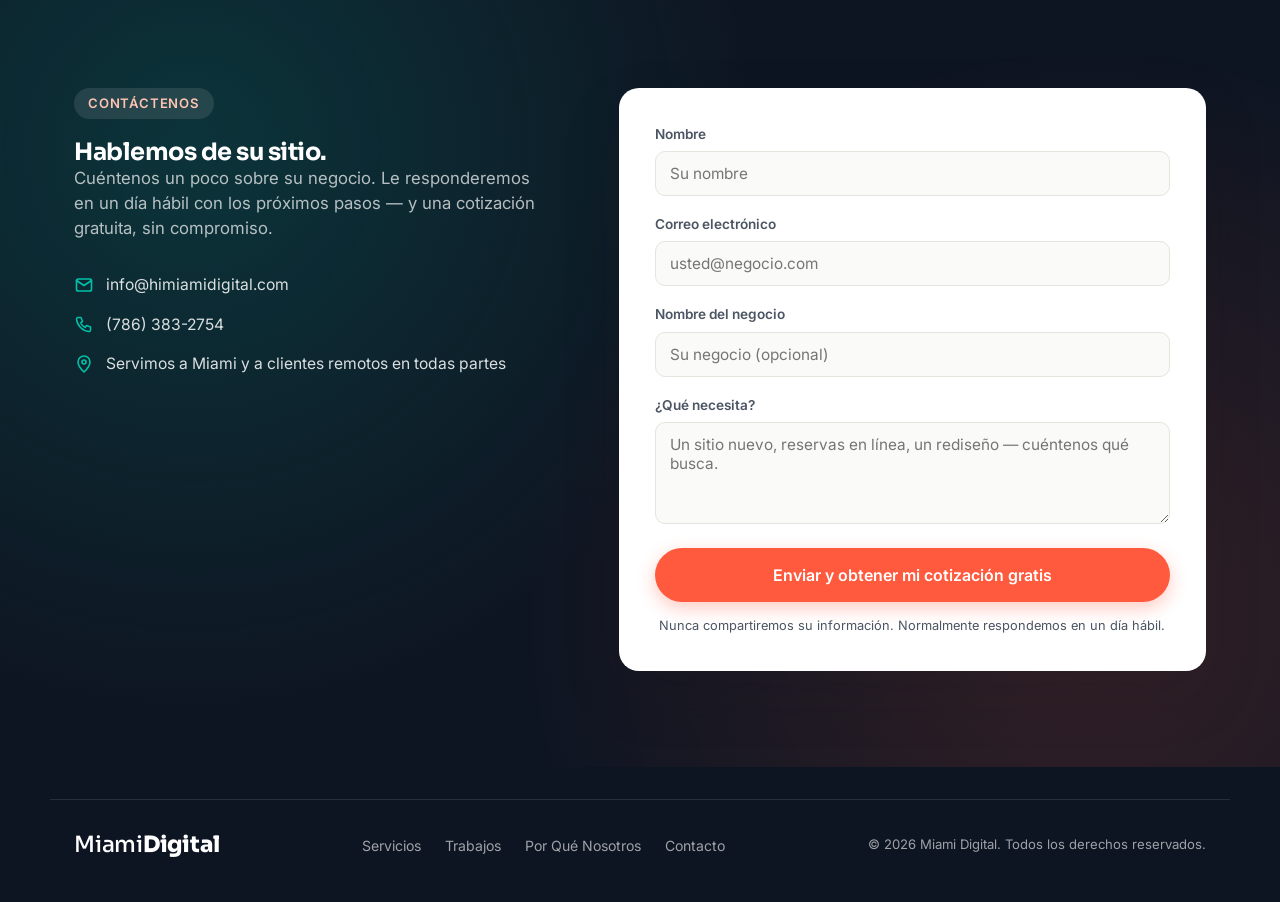
==== commit c426fafc: "Add files via upload" ====
--- a/es/index.html
+++ b/es/index.html
@@ -167,15 +167,15 @@
           <div class="browser-mock">
             <div class="browser-bar">
               <span class="dot dot-r"></span><span class="dot dot-y"></span><span class="dot dot-g"></span>
-              <span class="browser-url">mi-cafe.com</span>
-            </div>
-            <div class="browser-body pf-cafe">
+              <span class="browser-url">estudio-unas.com</span>
+            </div>
+            <div class="browser-body pf-nails">
               <div class="mock-nav"></div>
               <div class="mock-hero"><div class="mock-line mock-line-lg"></div><div class="mock-line mock-line-sm"></div><div class="mock-btn"></div></div>
             </div>
           </div>
           <div class="portfolio-meta">
-            <h3>Café y panadería</h3>
+            <h3>Salón de uñas</h3>
             <span class="tag">Sitio web + reservas</span>
           </div>
         </article>
@@ -184,15 +184,15 @@
           <div class="browser-mock">
             <div class="browser-bar">
               <span class="dot dot-r"></span><span class="dot dot-y"></span><span class="dot dot-g"></span>
-              <span class="browser-url">tuclinica.com</span>
-            </div>
-            <div class="browser-body pf-clinic">
+              <span class="browser-url">bella-belleza.com</span>
+            </div>
+            <div class="browser-body pf-beauty">
               <div class="mock-nav"></div>
               <div class="mock-hero"><div class="mock-line mock-line-lg"></div><div class="mock-line mock-line-sm"></div><div class="mock-btn"></div></div>
             </div>
           </div>
           <div class="portfolio-meta">
-            <h3>Clínica de bienestar</h3>
+            <h3>Salón de belleza</h3>
             <span class="tag">Sitio web + automatizaciones</span>
           </div>
         </article>
@@ -201,15 +201,15 @@
           <div class="browser-mock">
             <div class="browser-bar">
               <span class="dot dot-r"></span><span class="dot dot-y"></span><span class="dot dot-g"></span>
-              <span class="browser-url">nombre-estudio.com</span>
-            </div>
-            <div class="browser-body pf-studio">
+              <span class="browser-url">estudio-cejas.com</span>
+            </div>
+            <div class="browser-body pf-brows">
               <div class="mock-nav"></div>
               <div class="mock-hero"><div class="mock-line mock-line-lg"></div><div class="mock-line mock-line-sm"></div><div class="mock-btn"></div></div>
             </div>
           </div>
           <div class="portfolio-meta">
-            <h3>Estudio de fitness</h3>
+            <h3>Estudio de cejas</h3>
             <span class="tag">Sitio web + reservas</span>
           </div>
         </article>
--- a/css/styles.css
+++ b/css/styles.css
@@ -414,9 +414,9 @@
 .portfolio-card .browser-mock { box-shadow: var(--shadow-sm); transition: box-shadow 0.3s var(--ease); }
 .portfolio-card:hover .browser-mock { box-shadow: var(--shadow-md); }
 
-.pf-cafe { background: linear-gradient(160deg, #FFF4E8, #FFE3D6); min-height: 170px; padding: 22px; }
-.pf-clinic { background: linear-gradient(160deg, #EAF6F4, #DFF3EE); min-height: 170px; padding: 22px; }
-.pf-studio { background: linear-gradient(160deg, #EEF1FF, #E4E9FF); min-height: 170px; padding: 22px; }
+.pf-nails { background: linear-gradient(160deg, #FFF4E8, #FFE3D6); min-height: 170px; padding: 22px; }
+.pf-beauty { background: linear-gradient(160deg, #EAF6F4, #DFF3EE); min-height: 170px; padding: 22px; }
+.pf-brows { background: linear-gradient(160deg, #EEF1FF, #E4E9FF); min-height: 170px; padding: 22px; }
 
 .portfolio-meta {
   display: flex;
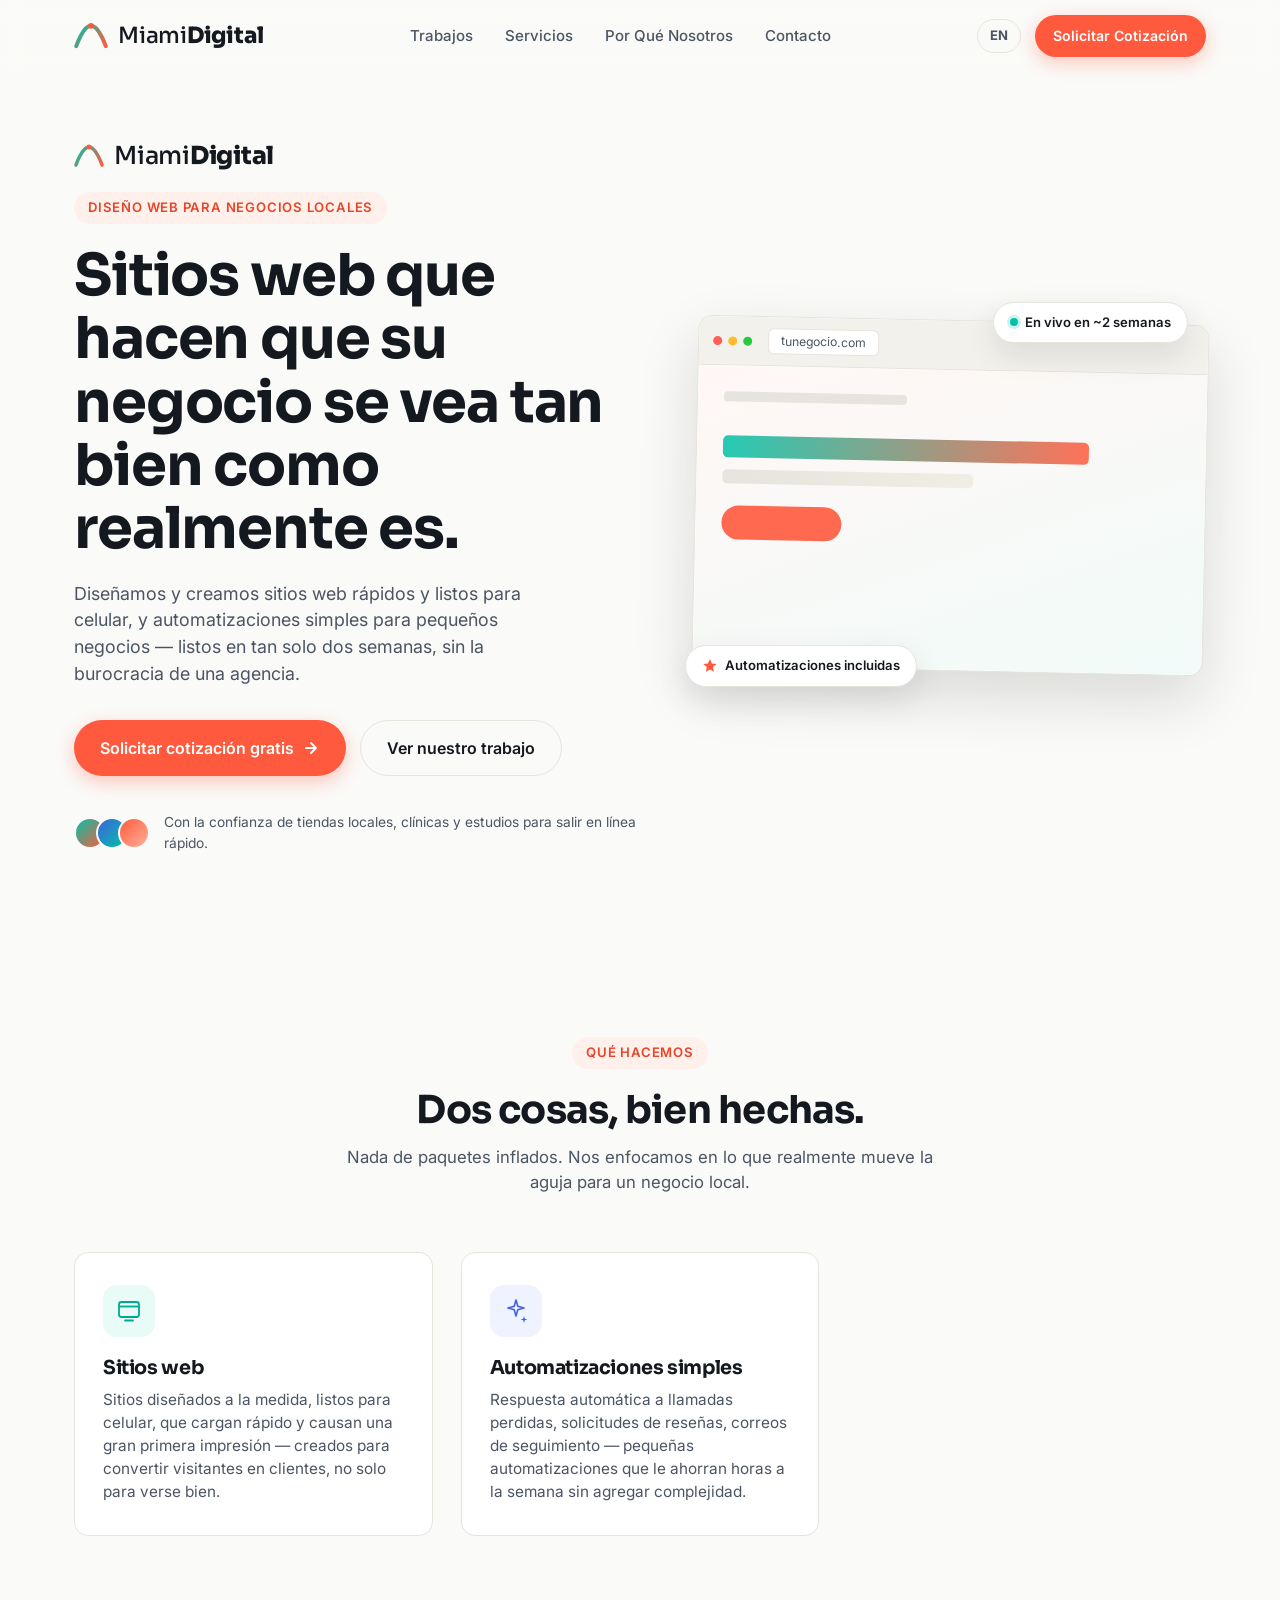
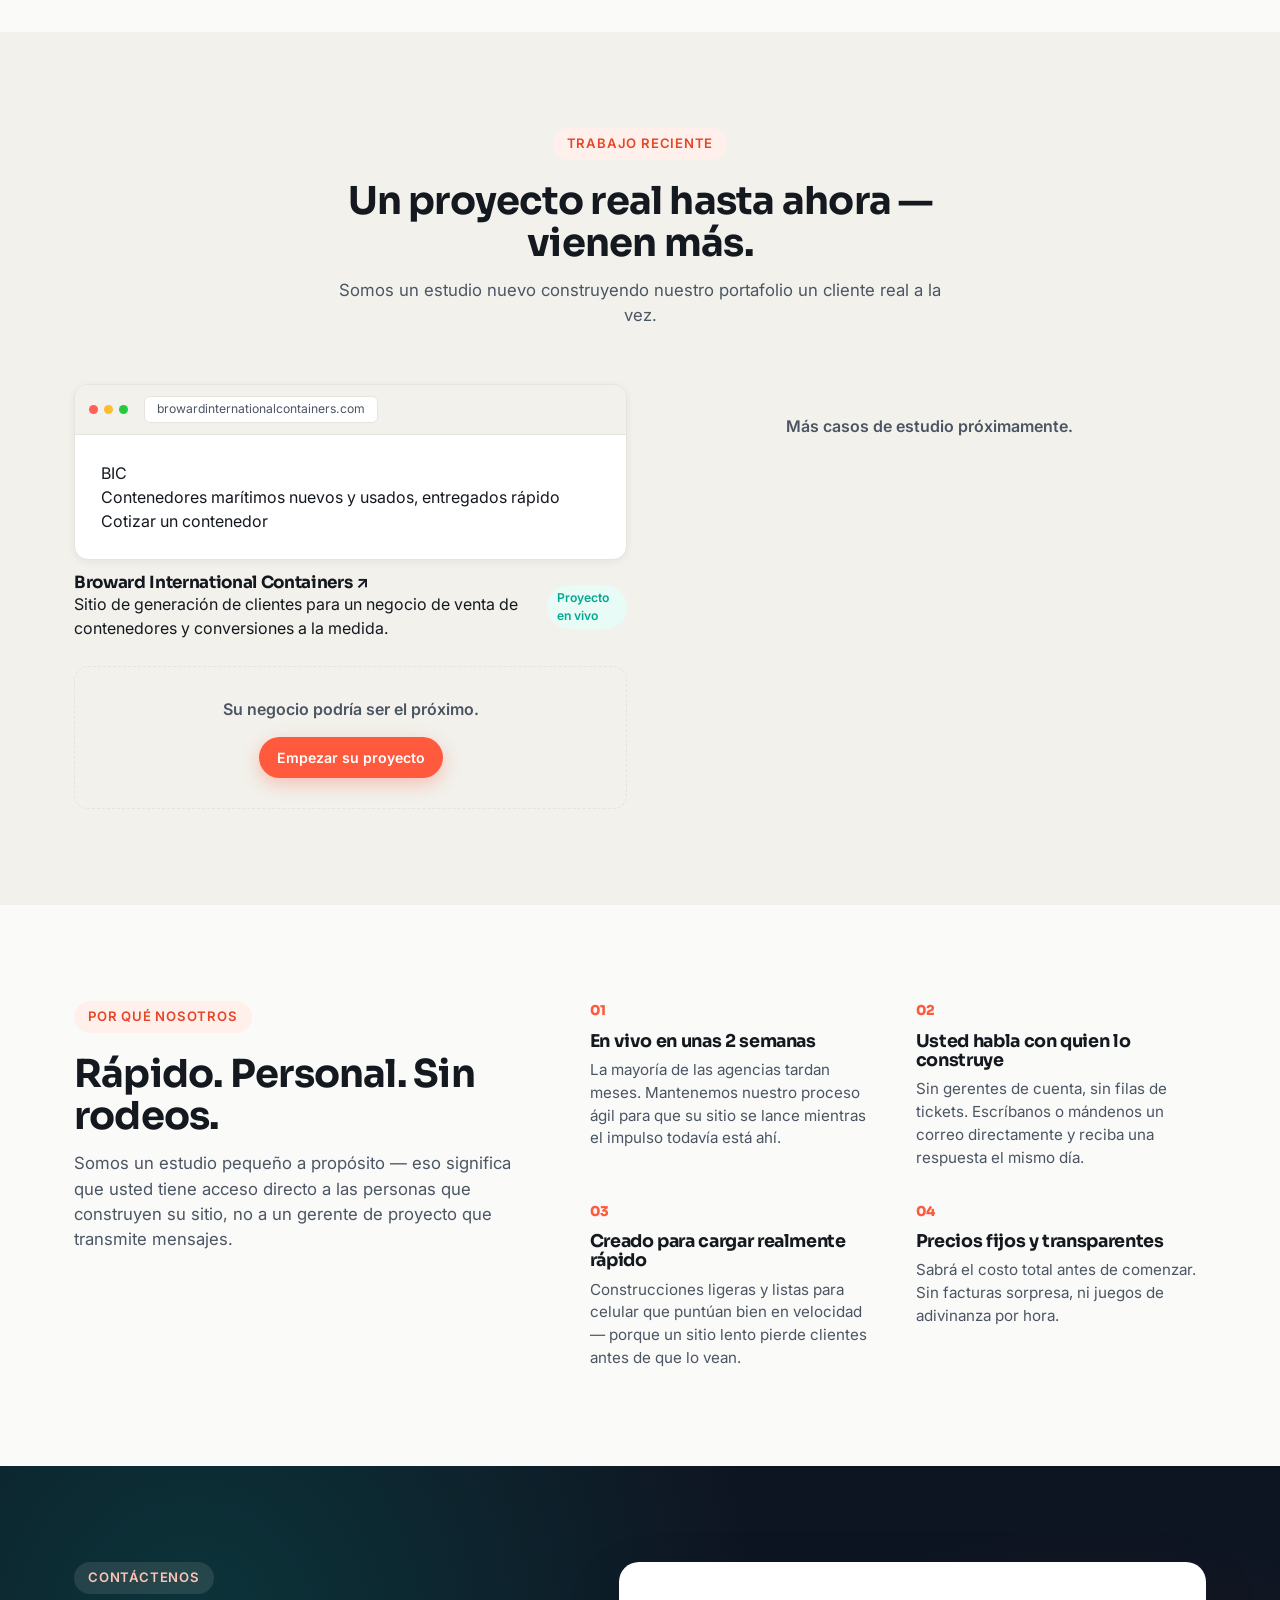
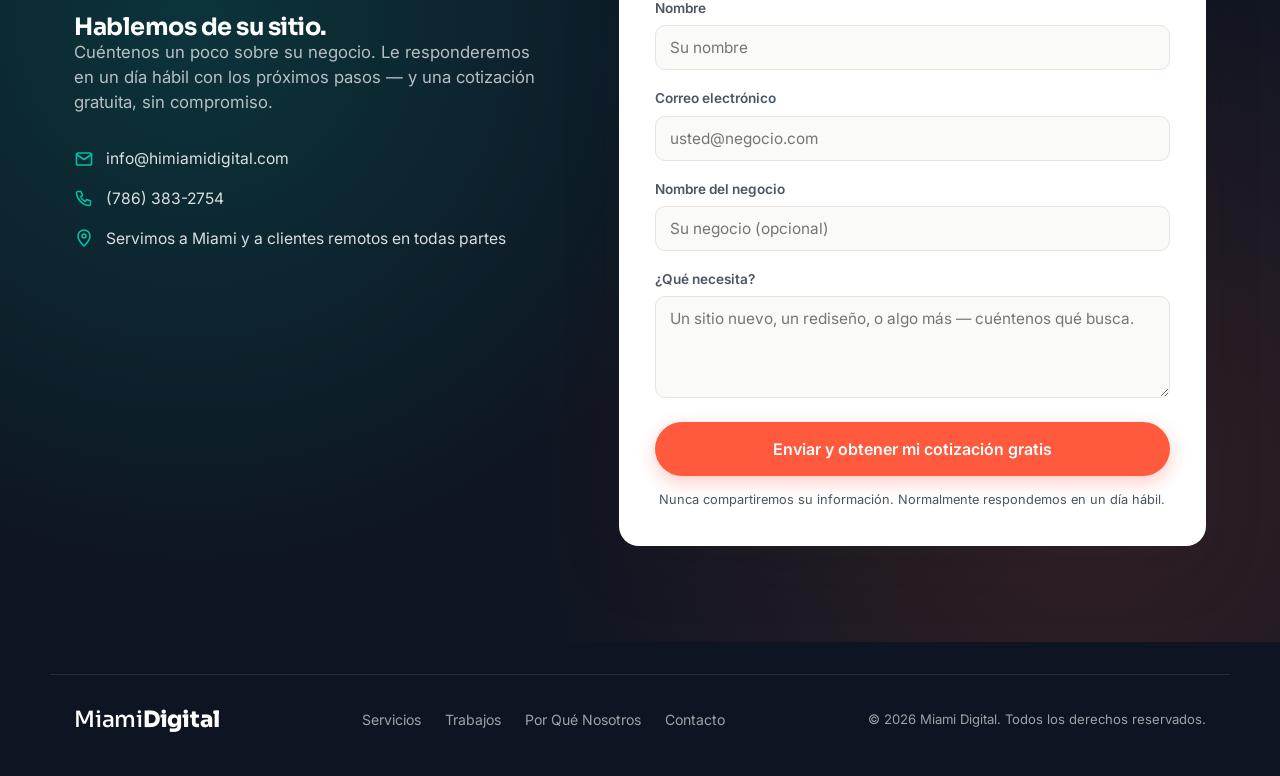
==== commit e35bb193: "Revise meta description and section text Updated the meta description and adjusted text for clarity " ====
--- a/es/index.html
+++ b/es/index.html
@@ -4,7 +4,7 @@
 <meta charset="UTF-8">
 <meta name="viewport" content="width=device-width, initial-scale=1.0">
 <title>Miami Digital — Sitios Web para Negocios Locales que Realmente Convierten</title>
-<meta name="description" content="Miami Digital crea sitios web rápidos y profesionales, reservas en línea y automatizaciones simples para pequeños negocios locales. Solicite una cotización gratis en 24 horas.">
+<meta name="description" content="Miami Digital crea sitios web rápidos y profesionales y automatizaciones simples para pequeños negocios locales. Solicite una cotización gratis en 24 horas.">
 <link rel="icon" href="data:image/svg+xml,<svg xmlns=%22http://www.w3.org/2000/svg%22 viewBox=%220 0 100 100%22><text y=%22.9em%22 font-size=%2290%22>🌴</text></svg>">
 <link rel="alternate" hreflang="en" href="https://himiamidigital.com/">
 <link rel="alternate" hreflang="es" href="https://himiamidigital.com/es/">
@@ -74,7 +74,7 @@
         </div>
         <p class="eyebrow">Diseño web para negocios locales</p>
         <h1>Sitios web que hacen que su negocio se vea tan bien como realmente es.</h1>
-        <p class="hero-sub">Diseñamos y creamos sitios web rápidos y listos para celular, reservas en línea y automatizaciones simples para pequeños negocios — listos en tan solo dos semanas, sin la burocracia de una agencia.</p>
+        <p class="hero-sub">Diseñamos y creamos sitios web rápidos y listos para celular, y automatizaciones simples para pequeños negocios — listos en tan solo dos semanas, sin la burocracia de una agencia.</p>
         <div class="hero-cta-row">
           <a href="#contact" class="btn btn-primary btn-large">
             Solicitar cotización gratis
@@ -110,7 +110,7 @@
         </div>
         <div class="float-badge badge-bottom">
           <svg width="16" height="16" viewBox="0 0 16 16" fill="none"><path d="M8 1l1.9 4.6L14.5 6l-3.5 3.1.9 4.7L8 11.6 3.9 13.8l.9-4.7L1.3 6l4.6-.4L8 1z" fill="#FF5A3D"/></svg>
-          Reservas + automatizaciones incluidas
+          Automatizaciones incluidas
         </div>
       </div>
     </div>
@@ -121,7 +121,7 @@
     <div class="wrap">
       <div class="section-head reveal">
         <p class="eyebrow">Qué hacemos</p>
-        <h2>Tres cosas, bien hechas.</h2>
+        <h2>Dos cosas, bien hechas.</h2>
         <p class="section-sub">Nada de paquetes inflados. Nos enfocamos en lo que realmente mueve la aguja para un negocio local.</p>
       </div>
 
@@ -132,14 +132,6 @@
           </div>
           <h3>Sitios web</h3>
           <p>Sitios diseñados a la medida, listos para celular, que cargan rápido y causan una gran primera impresión — creados para convertir visitantes en clientes, no solo para verse bien.</p>
-        </article>
-
-        <article class="service-card reveal">
-          <div class="service-icon" style="--icon-bg:#FFF0EC;--icon-fg:#FF5A3D">
-            <svg width="26" height="26" viewBox="0 0 26 26" fill="none"><rect x="3" y="4" width="20" height="19" rx="2.5" stroke="currentColor" stroke-width="1.8"/><path d="M3 10h20" stroke="currentColor" stroke-width="1.8"/><path d="M8 2v4M18 2v4" stroke="currentColor" stroke-width="1.8" stroke-linecap="round"/><rect x="7" y="13.5" width="4" height="4" rx="0.8" fill="currentColor"/></svg>
-          </div>
-          <h3>Reservas en línea</h3>
-          <p>Permita que sus clientes reserven citas, mesas o consultas directamente desde su sitio — sincronizado con su calendario, sin tanto ir y venir por teléfono.</p>
         </article>
 
         <article class="service-card reveal">
@@ -158,59 +150,37 @@
     <div class="wrap">
       <div class="section-head reveal">
         <p class="eyebrow">Trabajo reciente</p>
-        <h2>Algunos proyectos en curso.</h2>
-        <p class="section-sub">Pronto agregaremos casos de estudio de clientes reales — por ahora, esto le da una idea del tipo de sitios que creamos.</p>
+        <h2>Un proyecto real hasta ahora — vienen más.</h2>
+        <p class="section-sub">Somos un estudio nuevo construyendo nuestro portafolio un cliente real a la vez.</p>
       </div>
 
       <div class="portfolio-grid">
-        <article class="portfolio-card reveal">
-          <div class="browser-mock">
-            <div class="browser-bar">
-              <span class="dot dot-r"></span><span class="dot dot-y"></span><span class="dot dot-g"></span>
-              <span class="browser-url">estudio-unas.com</span>
+        <article class="portfolio-card portfolio-card-featured reveal">
+          <a href="https://browardinternationalcontainers.com/" target="_blank" rel="noopener noreferrer" class="portfolio-link" aria-label="Ver Broward International Containers (se abre en una pestaña nueva)">
+            <div class="browser-mock">
+              <div class="browser-bar">
+                <span class="dot dot-r"></span><span class="dot dot-y"></span><span class="dot dot-g"></span>
+                <span class="browser-url">browardinternationalcontainers.com</span>
+              </div>
+              <div class="browser-body pf-broward">
+                <div class="pf-broward-badge">BIC</div>
+                <div class="pf-broward-headline">Contenedores marítimos nuevos y usados, entregados rápido</div>
+                <div class="pf-broward-btn">Cotizar un contenedor</div>
+              </div>
             </div>
-            <div class="browser-body pf-nails">
-              <div class="mock-nav"></div>
-              <div class="mock-hero"><div class="mock-line mock-line-lg"></div><div class="mock-line mock-line-sm"></div><div class="mock-btn"></div></div>
+            <div class="portfolio-meta">
+              <div>
+                <h3>Broward International Containers <span class="external-icon" aria-hidden="true">↗</span></h3>
+                <p class="portfolio-desc">Sitio de generación de clientes para un negocio de venta de contenedores y conversiones a la medida.</p>
+              </div>
+              <span class="tag tag-live">Proyecto en vivo</span>
             </div>
-          </div>
-          <div class="portfolio-meta">
-            <h3>Salón de uñas</h3>
-            <span class="tag">Sitio web + reservas</span>
-          </div>
-        </article>
-
-        <article class="portfolio-card reveal">
-          <div class="browser-mock">
-            <div class="browser-bar">
-              <span class="dot dot-r"></span><span class="dot dot-y"></span><span class="dot dot-g"></span>
-              <span class="browser-url">bella-belleza.com</span>
-            </div>
-            <div class="browser-body pf-beauty">
-              <div class="mock-nav"></div>
-              <div class="mock-hero"><div class="mock-line mock-line-lg"></div><div class="mock-line mock-line-sm"></div><div class="mock-btn"></div></div>
-            </div>
-          </div>
-          <div class="portfolio-meta">
-            <h3>Salón de belleza</h3>
-            <span class="tag">Sitio web + automatizaciones</span>
-          </div>
-        </article>
-
-        <article class="portfolio-card reveal">
-          <div class="browser-mock">
-            <div class="browser-bar">
-              <span class="dot dot-r"></span><span class="dot dot-y"></span><span class="dot dot-g"></span>
-              <span class="browser-url">estudio-cejas.com</span>
-            </div>
-            <div class="browser-body pf-brows">
-              <div class="mock-nav"></div>
-              <div class="mock-hero"><div class="mock-line mock-line-lg"></div><div class="mock-line mock-line-sm"></div><div class="mock-btn"></div></div>
-            </div>
-          </div>
-          <div class="portfolio-meta">
-            <h3>Estudio de cejas</h3>
-            <span class="tag">Sitio web + reservas</span>
+          </a>
+        </article>
+
+        <article class="portfolio-card portfolio-card-soon reveal">
+          <div class="pf-cta-inner">
+            <p>Más casos de estudio próximamente.</p>
           </div>
         </article>
 
@@ -298,7 +268,7 @@
         </div>
         <div class="form-row">
           <label for="message">¿Qué necesita?</label>
-          <textarea id="message" name="message" rows="4" placeholder="Un sitio nuevo, reservas en línea, un rediseño — cuéntenos qué busca." required></textarea>
+          <textarea id="message" name="message" rows="4" placeholder="Un sitio nuevo, un rediseño, o algo más — cuéntenos qué busca." required></textarea>
         </div>
         <button type="submit" class="btn btn-primary btn-large btn-full" id="form-submit-btn">
           Enviar y obtener mi cotización gratis
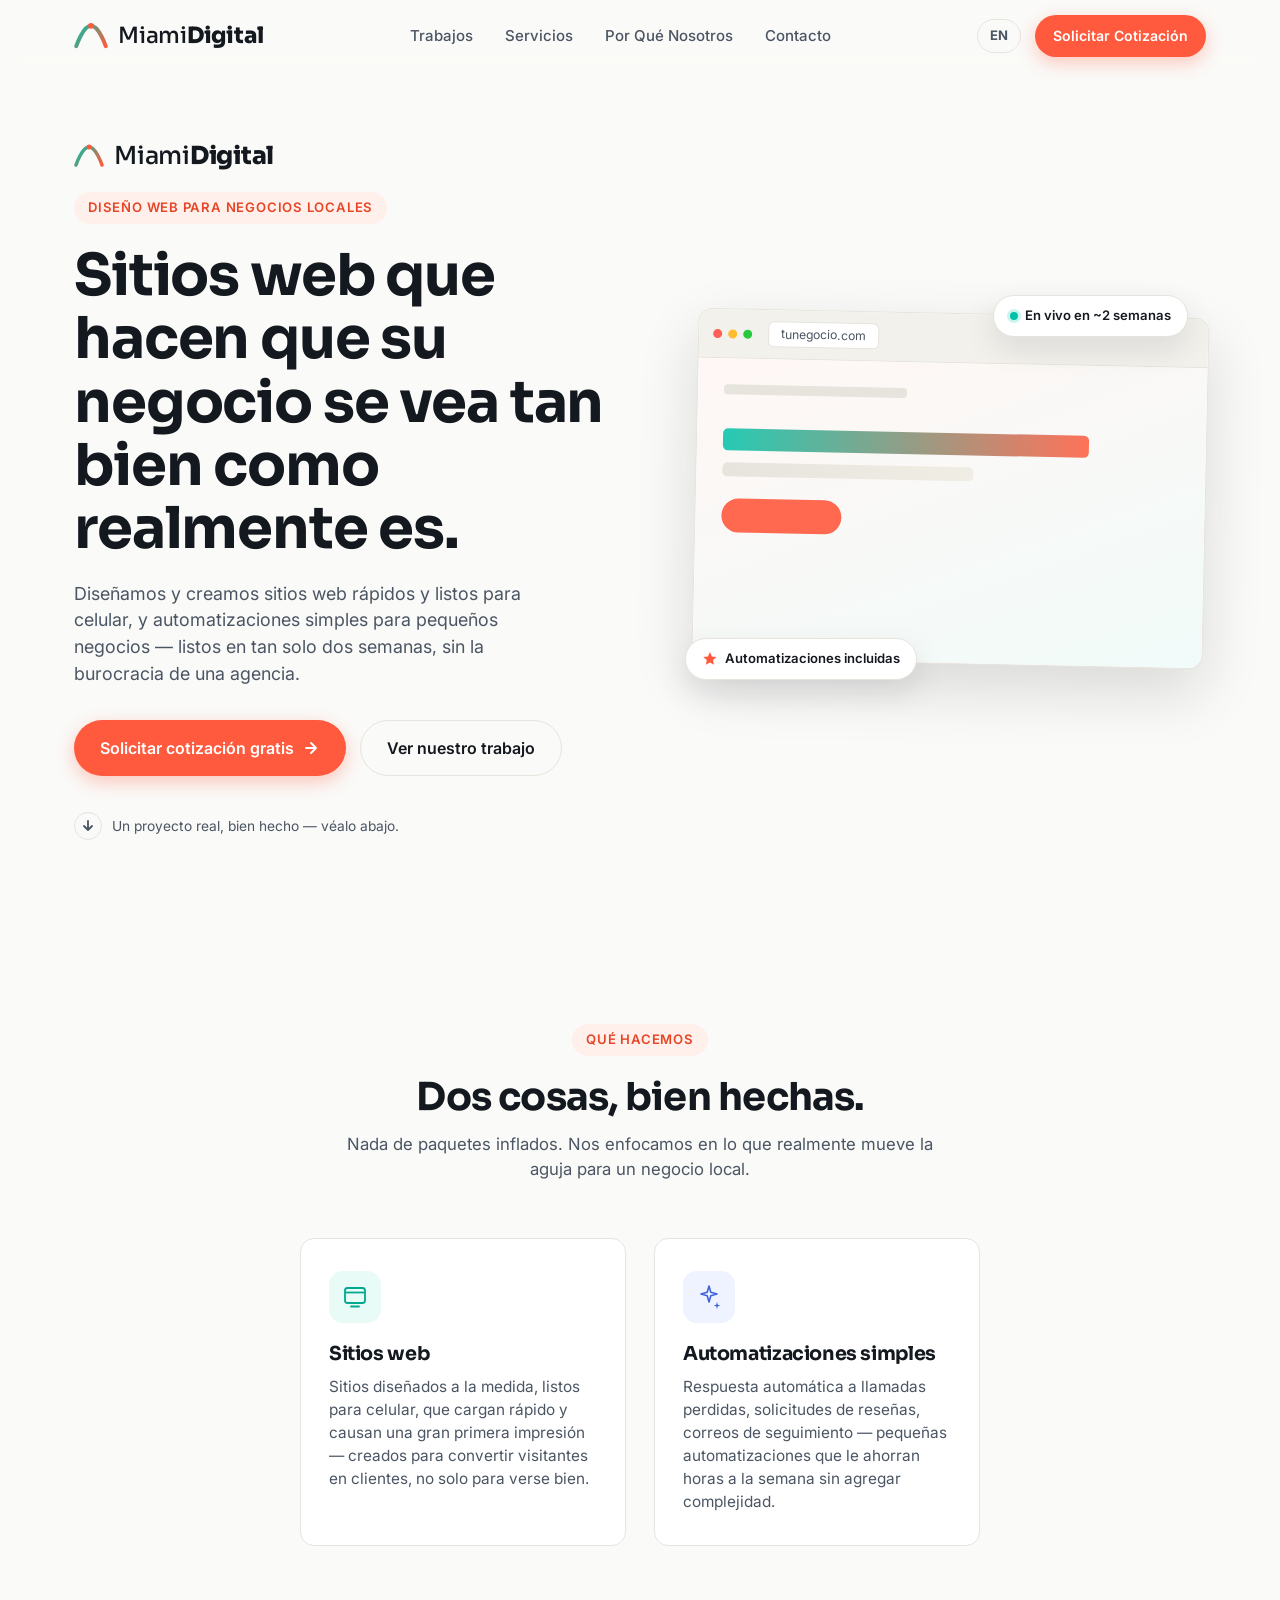
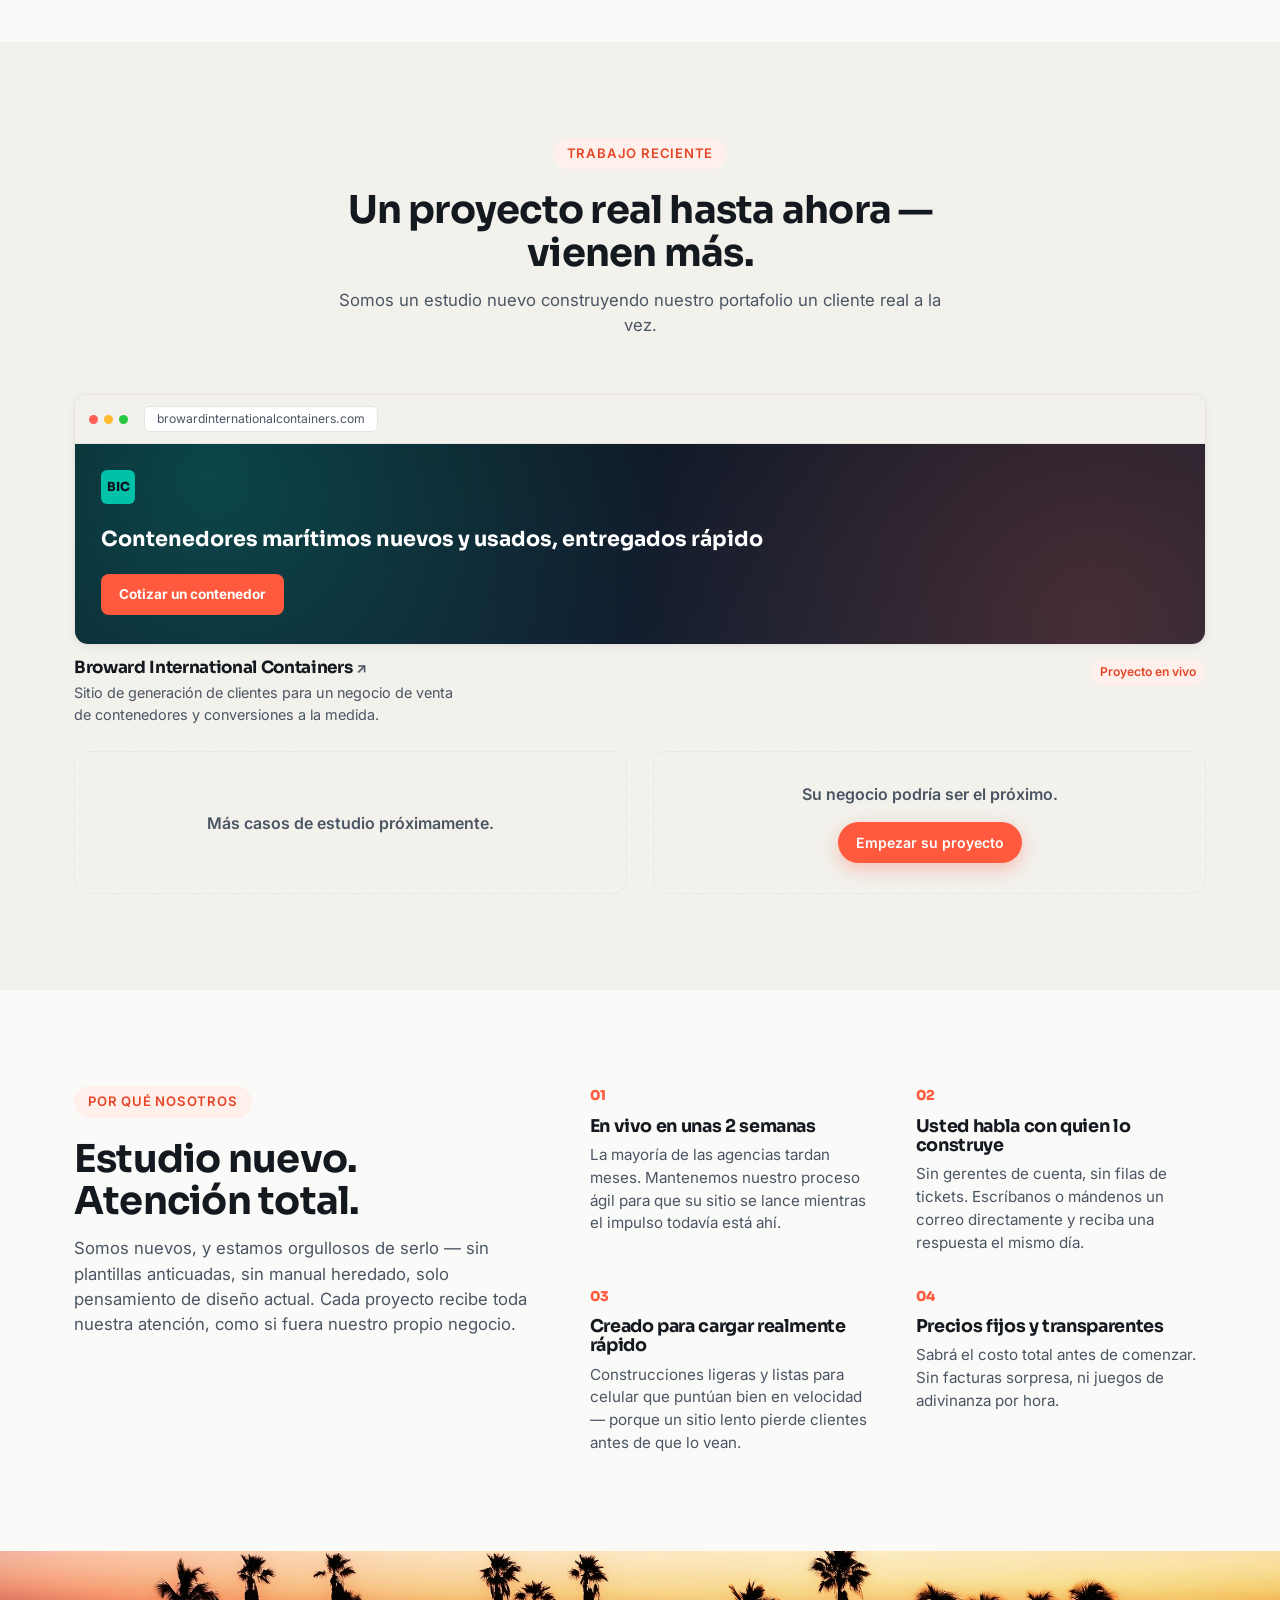
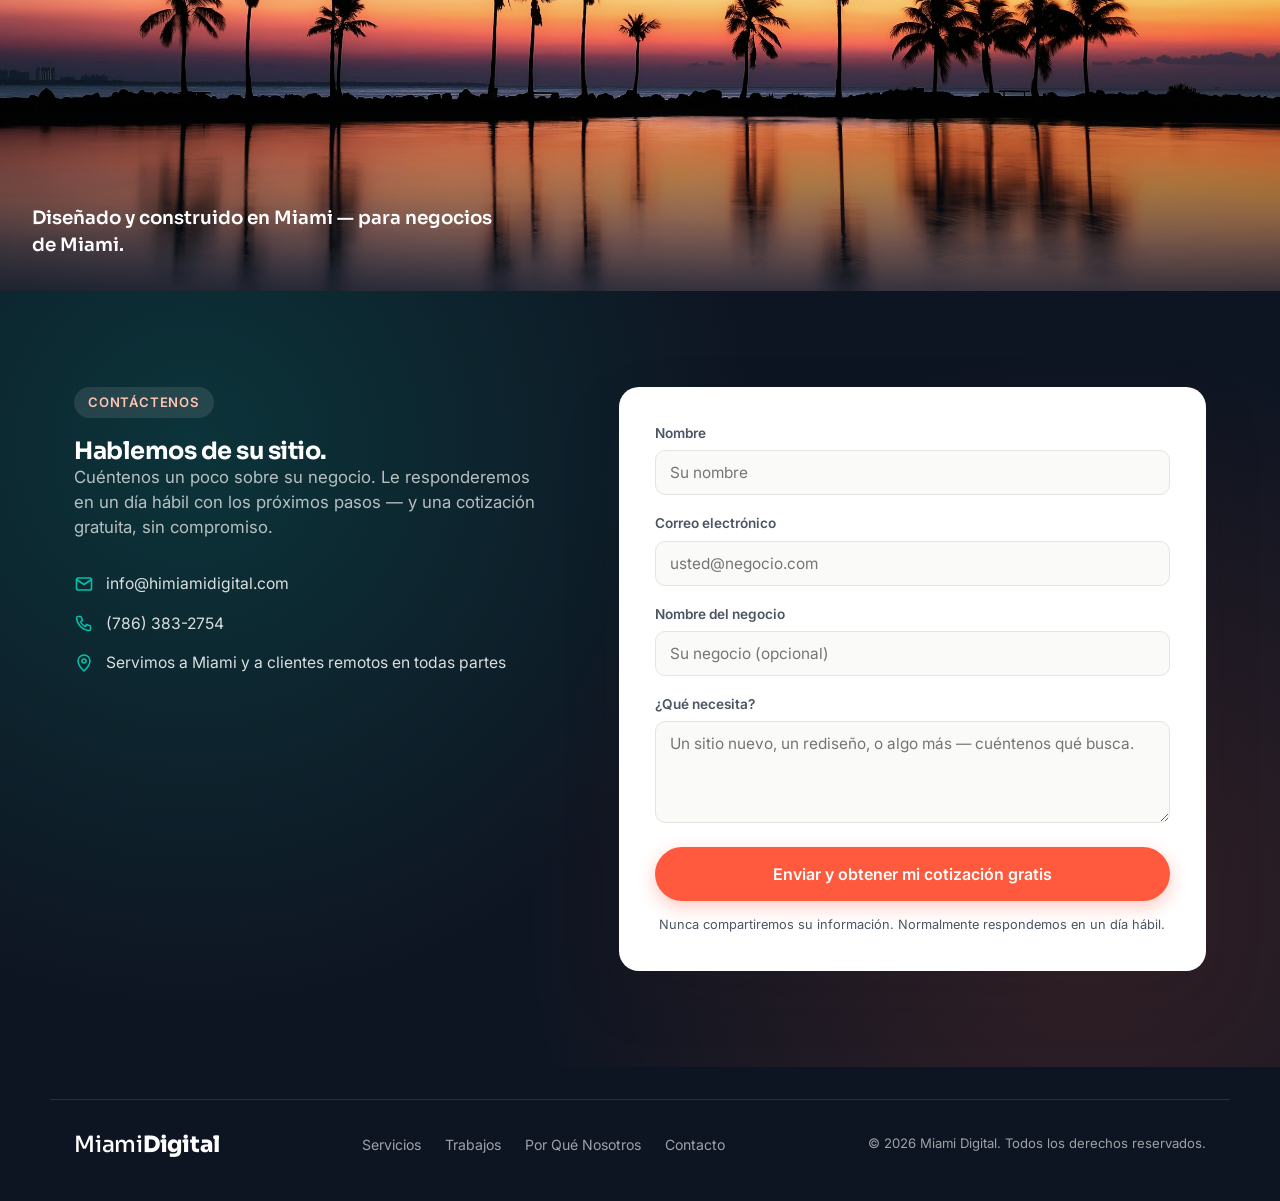
==== commit 74b35367: "Sync local site files with GitHub Pages repo" ====
--- a/es/index.html
+++ b/es/index.html
@@ -6,6 +6,20 @@
 <title>Miami Digital — Sitios Web para Negocios Locales que Realmente Convierten</title>
 <meta name="description" content="Miami Digital crea sitios web rápidos y profesionales y automatizaciones simples para pequeños negocios locales. Solicite una cotización gratis en 24 horas.">
 <link rel="icon" href="data:image/svg+xml,<svg xmlns=%22http://www.w3.org/2000/svg%22 viewBox=%220 0 100 100%22><text y=%22.9em%22 font-size=%2290%22>🌴</text></svg>">
+<meta property="og:type" content="website">
+<meta property="og:site_name" content="Miami Digital">
+<meta property="og:url" content="https://himiamidigital.com/es/">
+<meta property="og:title" content="Miami Digital — Sitios Web para Negocios Locales que Realmente Convierten">
+<meta property="og:description" content="Sitios web rápidos y profesionales y automatizaciones simples para pequeños negocios locales. Cotización gratis en 24 horas.">
+<meta property="og:image" content="https://himiamidigital.com/assets/og-image.jpg">
+<meta property="og:image:width" content="1200">
+<meta property="og:image:height" content="630">
+<meta property="og:locale" content="es_ES">
+<meta property="og:locale:alternate" content="en_US">
+<meta name="twitter:card" content="summary_large_image">
+<meta name="twitter:title" content="Miami Digital — Sitios Web para Negocios Locales que Realmente Convierten">
+<meta name="twitter:description" content="Sitios web rápidos y profesionales y automatizaciones simples para pequeños negocios locales. Cotización gratis en 24 horas.">
+<meta name="twitter:image" content="https://himiamidigital.com/assets/og-image.jpg">
 <link rel="alternate" hreflang="en" href="https://himiamidigital.com/">
 <link rel="alternate" hreflang="es" href="https://himiamidigital.com/es/">
 <link rel="alternate" hreflang="x-default" href="https://himiamidigital.com/">
@@ -82,12 +96,12 @@
           </a>
           <a href="#work" class="btn btn-ghost btn-large">Ver nuestro trabajo</a>
         </div>
-        <div class="hero-trust">
-          <div class="trust-avatars" aria-hidden="true">
-            <span></span><span></span><span></span>
-          </div>
-          <p>Con la confianza de tiendas locales, clínicas y estudios para salir en línea rápido.</p>
-        </div>
+        <a href="#work" class="hero-trust">
+          <span class="hero-trust-arrow" aria-hidden="true">
+            <svg width="16" height="16" viewBox="0 0 16 16" fill="none"><path d="M8 3v9M8 12l-4-4M8 12l4-4" stroke="currentColor" stroke-width="1.8" stroke-linecap="round" stroke-linejoin="round"/></svg>
+          </span>
+          <p>Un proyecto real, bien hecho — véalo abajo.</p>
+        </a>
       </div>
 
       <div class="hero-visual reveal" aria-hidden="true">
@@ -199,8 +213,8 @@
     <div class="wrap why-inner">
       <div class="section-head align-left reveal">
         <p class="eyebrow">Por qué nosotros</p>
-        <h2>Rápido. Personal. Sin rodeos.</h2>
-        <p class="section-sub">Somos un estudio pequeño a propósito — eso significa que usted tiene acceso directo a las personas que construyen su sitio, no a un gerente de proyecto que transmite mensajes.</p>
+        <h2>Estudio nuevo. Atención total.</h2>
+        <p class="section-sub">Somos nuevos, y estamos orgullosos de serlo — sin plantillas anticuadas, sin manual heredado, solo pensamiento de diseño actual. Cada proyecto recibe toda nuestra atención, como si fuera nuestro propio negocio.</p>
       </div>
 
       <div class="why-grid">
@@ -225,6 +239,14 @@
           <p>Sabrá el costo total antes de comenzar. Sin facturas sorpresa, ni juegos de adivinanza por hora.</p>
         </div>
       </div>
+    </div>
+  </section>
+
+  <!-- MIAMI BAND -->
+  <section class="miami-band" aria-label="Con base en Miami">
+    <img src="../assets/miami-palms.jpg" alt="Palmeras en silueta contra un atardecer de Miami" loading="lazy">
+    <div class="miami-band-overlay">
+      <p class="miami-band-text">Diseñado y construido en Miami — para negocios de Miami.</p>
     </div>
   </section>
 
--- a/css/styles.css
+++ b/css/styles.css
@@ -260,19 +260,27 @@
 
 .hero-cta-row { display: flex; gap: 14px; flex-wrap: wrap; margin-bottom: 36px; }
 
-.hero-trust { display: flex; align-items: center; gap: 14px; }
-.trust-avatars { display: flex; }
-.trust-avatars span {
-  width: 32px; height: 32px;
+.hero-trust {
+  display: inline-flex;
+  align-items: center;
+  gap: 10px;
+  color: var(--ink-soft);
+  transition: color 0.2s ease;
+}
+.hero-trust:hover { color: var(--coral-dark); }
+.hero-trust-arrow {
+  display: flex;
+  align-items: center;
+  justify-content: center;
+  width: 28px; height: 28px;
   border-radius: 50%;
-  border: 2.5px solid var(--bg);
-  margin-left: -10px;
-  background: linear-gradient(135deg, var(--teal-bright), var(--coral));
-}
-.trust-avatars span:first-child { margin-left: 0; }
-.trust-avatars span:nth-child(2) { background: linear-gradient(135deg, #3E63DD, var(--teal-bright)); }
-.trust-avatars span:nth-child(3) { background: linear-gradient(135deg, var(--coral), #FFB199); }
-.hero-trust p { font-size: 0.86rem; color: var(--ink-soft); }
+  border: 1.5px solid var(--border);
+  color: inherit;
+  flex-shrink: 0;
+  transition: border-color 0.2s ease, transform 0.2s ease;
+}
+.hero-trust:hover .hero-trust-arrow { border-color: var(--coral); transform: translateY(2px); }
+.hero-trust p { font-size: 0.86rem; }
 
 /* Hero visual / browser mock */
 .hero-visual { position: relative; }
@@ -375,8 +383,10 @@
 /* Services */
 .services-grid {
   display: grid;
-  grid-template-columns: repeat(3, 1fr);
+  grid-template-columns: repeat(2, 1fr);
   gap: 28px;
+  max-width: 680px;
+  margin: 0 auto;
 }
 .service-card {
   background: var(--white);
@@ -414,15 +424,12 @@
 .portfolio-card .browser-mock { box-shadow: var(--shadow-sm); transition: box-shadow 0.3s var(--ease); }
 .portfolio-card:hover .browser-mock { box-shadow: var(--shadow-md); }
 
-.pf-nails { background: linear-gradient(160deg, #FFF4E8, #FFE3D6); min-height: 170px; padding: 22px; }
-.pf-beauty { background: linear-gradient(160deg, #EAF6F4, #DFF3EE); min-height: 170px; padding: 22px; }
-.pf-brows { background: linear-gradient(160deg, #EEF1FF, #E4E9FF); min-height: 170px; padding: 22px; }
-
 .portfolio-meta {
   display: flex;
   align-items: center;
   justify-content: space-between;
   margin-top: 14px;
+  gap: 16px;
 }
 .portfolio-meta h3 { font-size: 1.05rem; }
 .tag {
@@ -432,9 +439,11 @@
   background: #E9FBF7;
   padding: 4px 10px;
   border-radius: 999px;
-}
-
-.portfolio-card-cta {
+  white-space: nowrap;
+}
+
+.portfolio-card-cta,
+.portfolio-card-soon {
   border: 1.5px dashed var(--border);
   border-radius: var(--radius-md);
   display: flex;
@@ -444,6 +453,72 @@
 }
 .pf-cta-inner { text-align: center; padding: 30px; }
 .pf-cta-inner p { font-weight: 600; margin-bottom: 16px; color: var(--ink-soft); }
+.portfolio-card-soon .pf-cta-inner p { margin-bottom: 0; color: var(--ink-soft); }
+
+/* Featured (real) portfolio project */
+.portfolio-card-featured { grid-column: 1 / -1; }
+.portfolio-link { display: block; }
+.portfolio-link .portfolio-meta { align-items: flex-start; }
+
+.pf-broward {
+  background: linear-gradient(160deg, var(--navy), #142235);
+  min-height: 200px;
+  padding: 26px;
+  position: relative;
+  overflow: hidden;
+}
+.pf-broward::before {
+  content: '';
+  position: absolute;
+  inset: 0;
+  background:
+    radial-gradient(circle at 12% 15%, rgba(0,194,168,0.28), transparent 45%),
+    radial-gradient(circle at 90% 85%, rgba(255,90,61,0.22), transparent 45%);
+  pointer-events: none;
+}
+.pf-broward-badge {
+  position: relative;
+  display: inline-flex;
+  align-items: center;
+  justify-content: center;
+  width: 34px; height: 34px;
+  background: var(--teal-bright);
+  color: var(--navy);
+  font-family: 'Sora', sans-serif;
+  font-weight: 800;
+  font-size: 0.78rem;
+  border-radius: 6px;
+  margin-bottom: 22px;
+}
+.pf-broward-headline {
+  position: relative;
+  font-family: 'Sora', sans-serif;
+  font-weight: 700;
+  font-size: 1.3rem;
+  line-height: 1.25;
+  color: #fff;
+  max-width: 70%;
+  margin-bottom: 22px;
+}
+.pf-broward-btn {
+  position: relative;
+  display: inline-block;
+  background: var(--coral);
+  color: #fff;
+  font-weight: 700;
+  font-size: 0.85rem;
+  padding: 10px 18px;
+  border-radius: 8px;
+}
+
+.external-icon { color: var(--ink-soft); font-size: 0.85em; }
+.portfolio-desc { color: var(--ink-soft); font-size: 0.9rem; margin-top: 4px; max-width: 44ch; }
+.tag-live { color: var(--coral-dark); background: #FFF0EC; }
+
+@media (max-width: 700px) {
+  .pf-broward-headline { max-width: 100%; font-size: 1.1rem; }
+  .portfolio-link .portfolio-meta { flex-direction: column; align-items: flex-start; gap: 10px; }
+}
 
 /* Why us */
 .why-inner {
@@ -468,6 +543,34 @@
 }
 .why-item h3 { font-size: 1.1rem; margin-bottom: 8px; }
 .why-item p { color: var(--ink-soft); font-size: 0.95rem; }
+
+/* ---------- Miami band ---------- */
+.miami-band {
+  position: relative;
+  height: 340px;
+  overflow: hidden;
+}
+.miami-band img {
+  width: 100%;
+  height: 100%;
+  object-fit: cover;
+  object-position: center 65%;
+}
+.miami-band-overlay {
+  position: absolute;
+  inset: 0;
+  display: flex;
+  align-items: flex-end;
+  padding: 32px;
+  background: linear-gradient(0deg, rgba(14,21,34,0.75), transparent 55%);
+}
+.miami-band-text {
+  color: #fff;
+  font-family: 'Sora', sans-serif;
+  font-weight: 600;
+  font-size: 1.15rem;
+  max-width: 480px;
+}
 
 /* ---------- Contact ---------- */
 .section-contact {
@@ -662,6 +765,8 @@
   .float-badge { font-size: 0.72rem; padding: 8px 12px; }
   .badge-top { top: -14px; right: 8px; }
   .badge-bottom { bottom: -14px; left: -6px; }
+  .miami-band { height: 220px; }
+  .miami-band-text { font-size: 1rem; max-width: 100%; }
 }
 
 @media (max-width: 420px) {
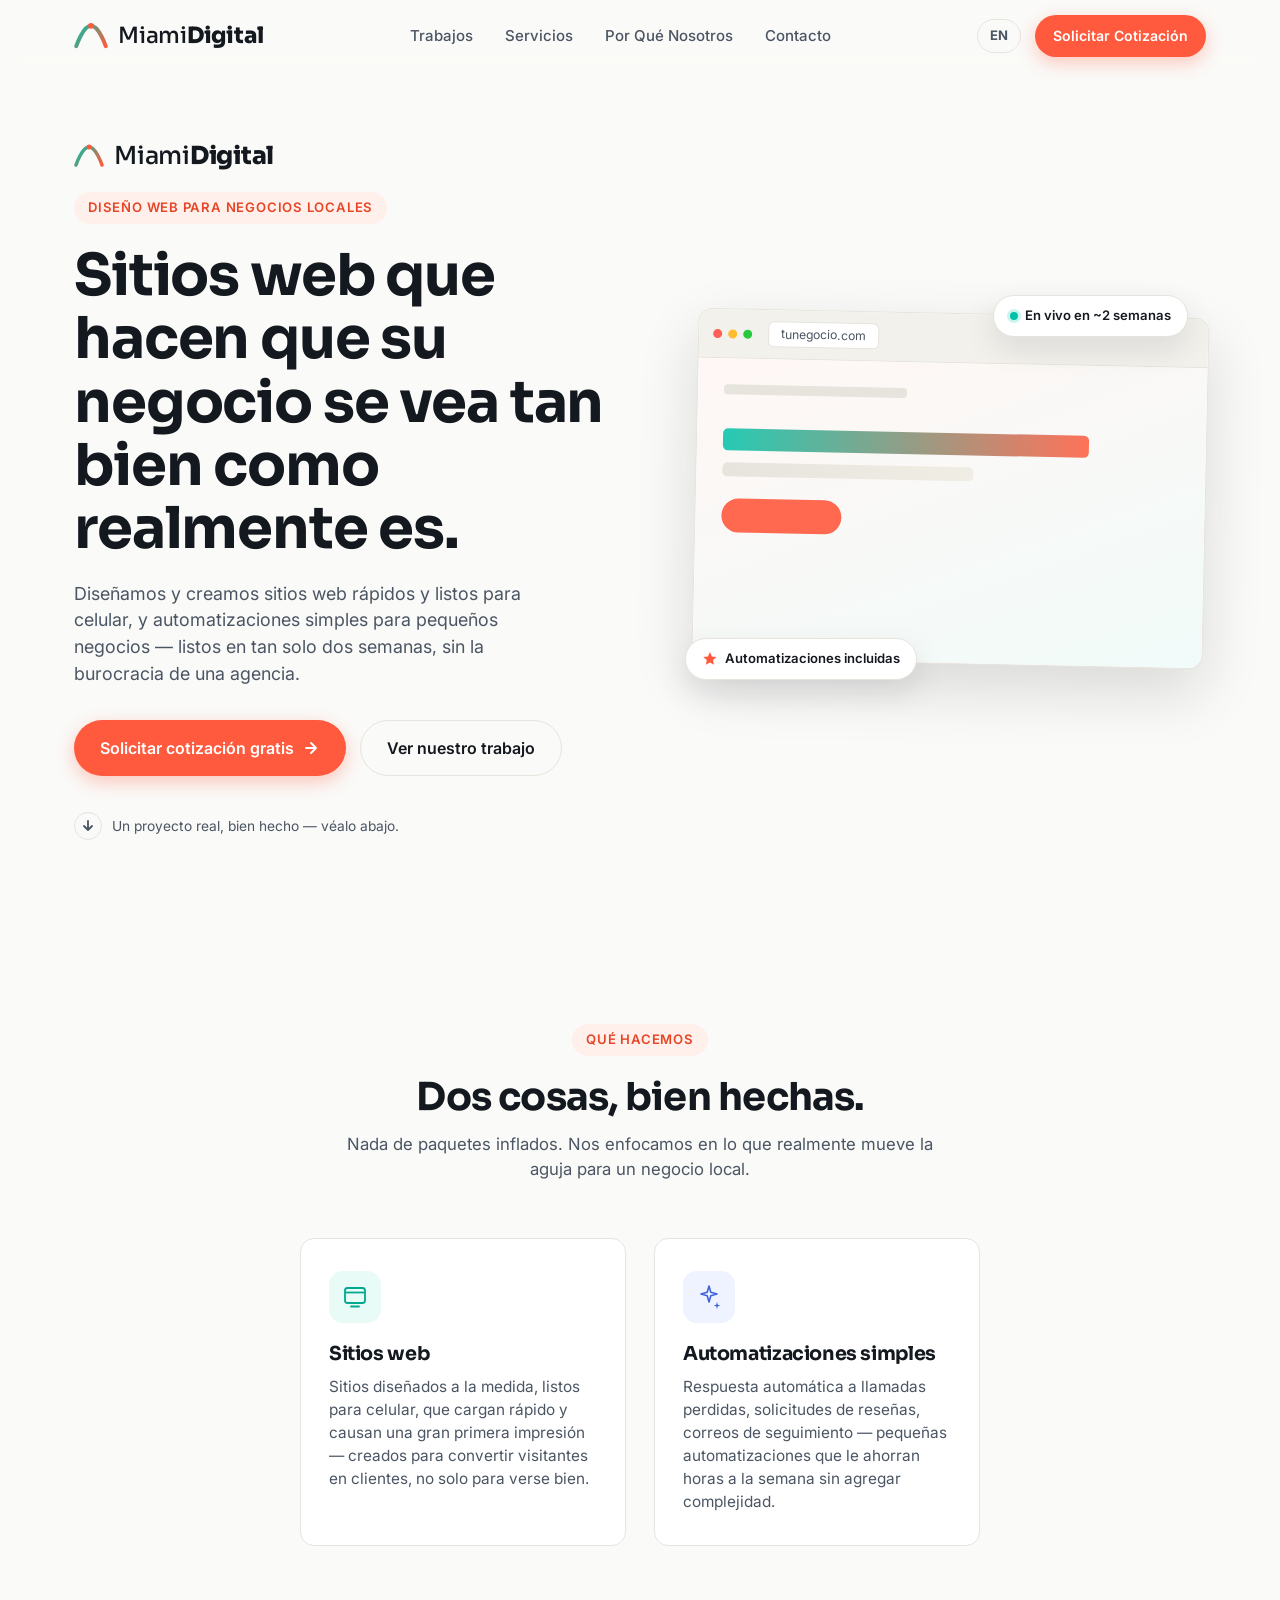
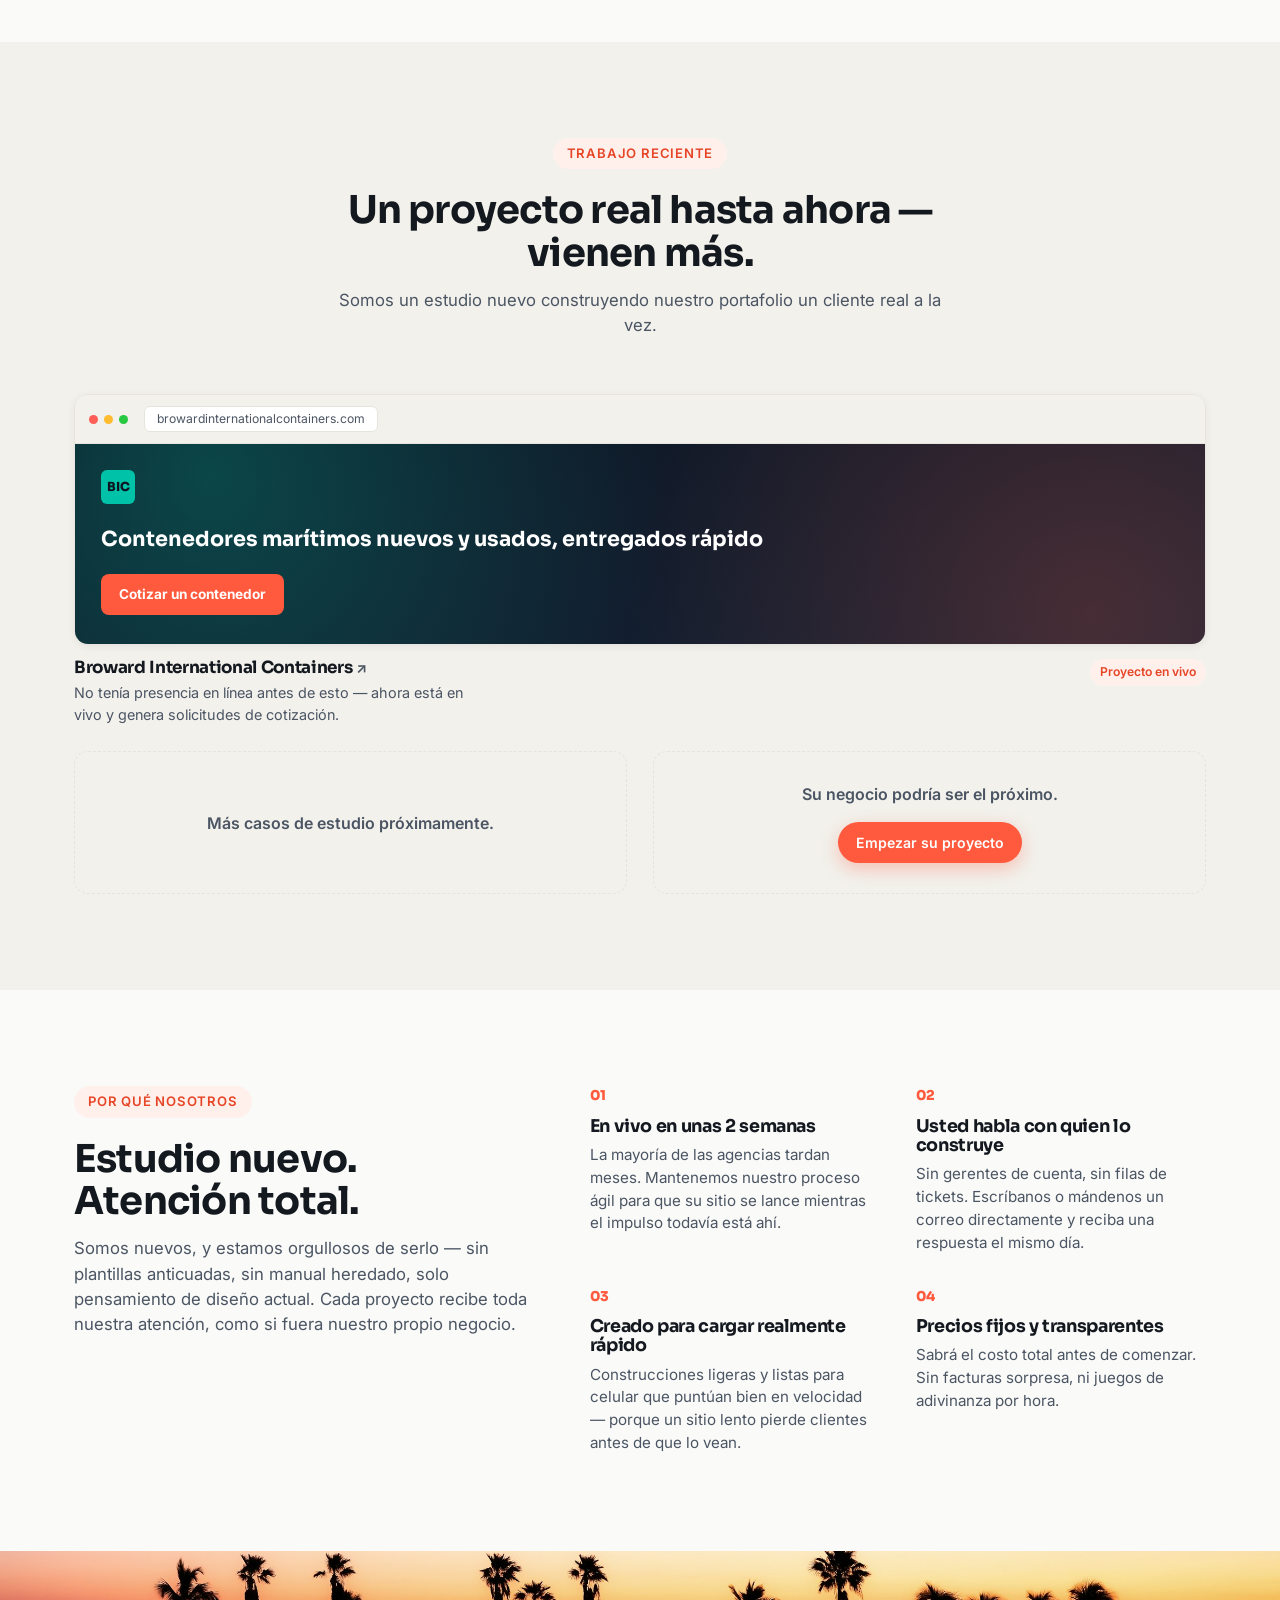
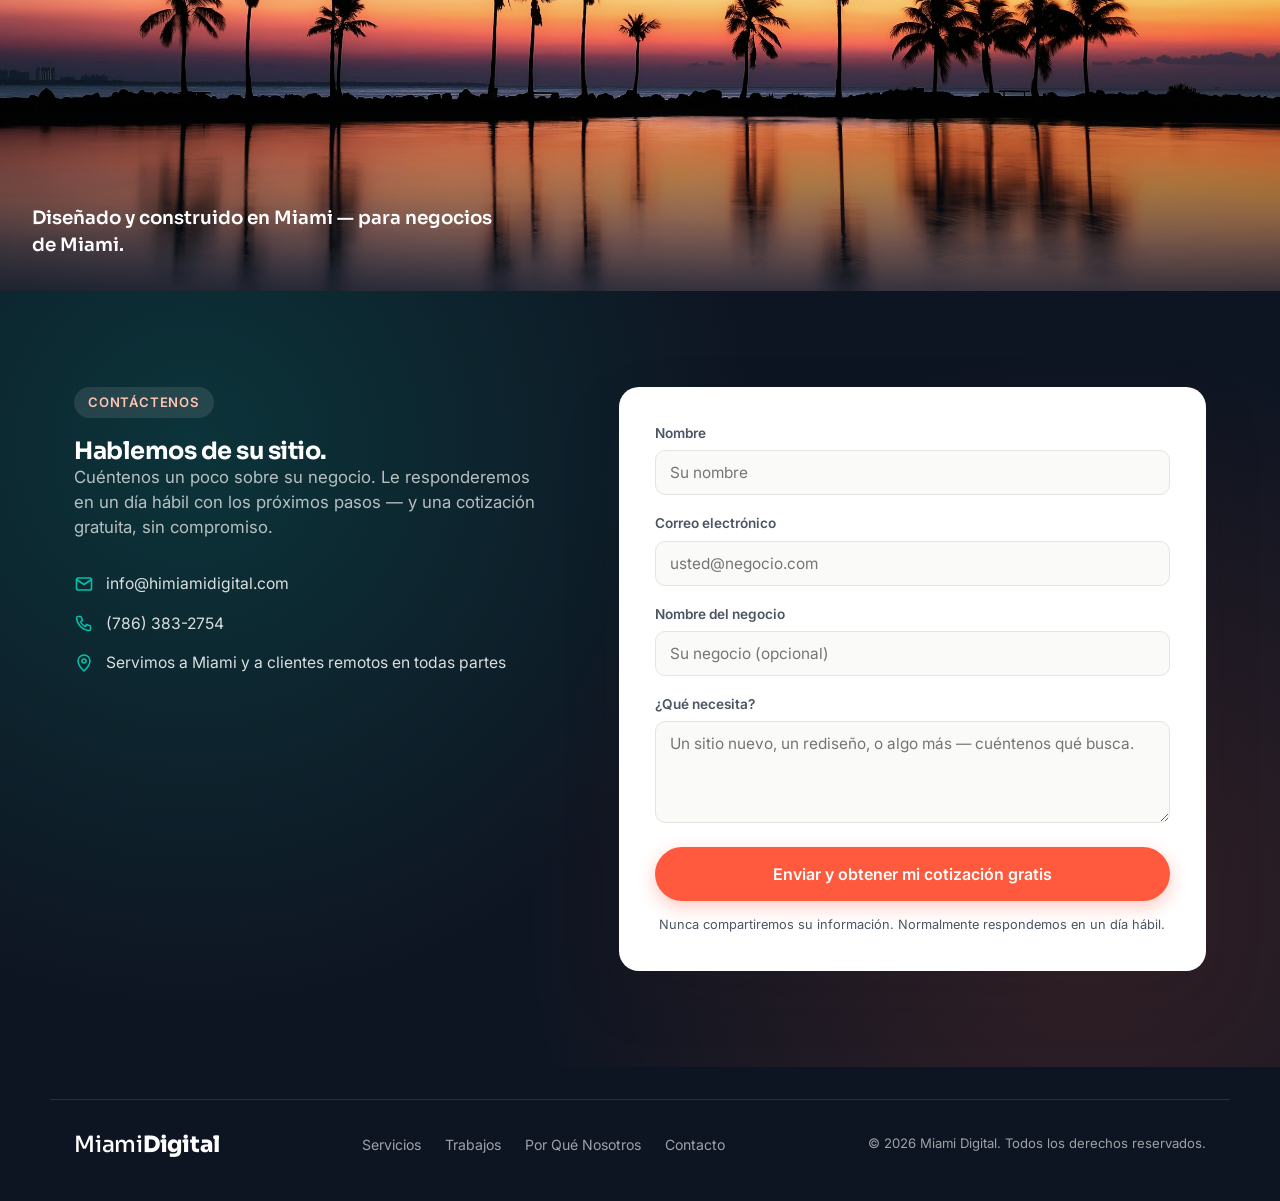
==== commit 52fd22de: "Add outcome description to Broward Containers case study" ====
--- a/es/index.html
+++ b/es/index.html
@@ -185,7 +185,7 @@
             <div class="portfolio-meta">
               <div>
                 <h3>Broward International Containers <span class="external-icon" aria-hidden="true">↗</span></h3>
-                <p class="portfolio-desc">Sitio de generación de clientes para un negocio de venta de contenedores y conversiones a la medida.</p>
+                <p class="portfolio-desc">No tenía presencia en línea antes de esto — ahora está en vivo y genera solicitudes de cotización.</p>
               </div>
               <span class="tag tag-live">Proyecto en vivo</span>
             </div>
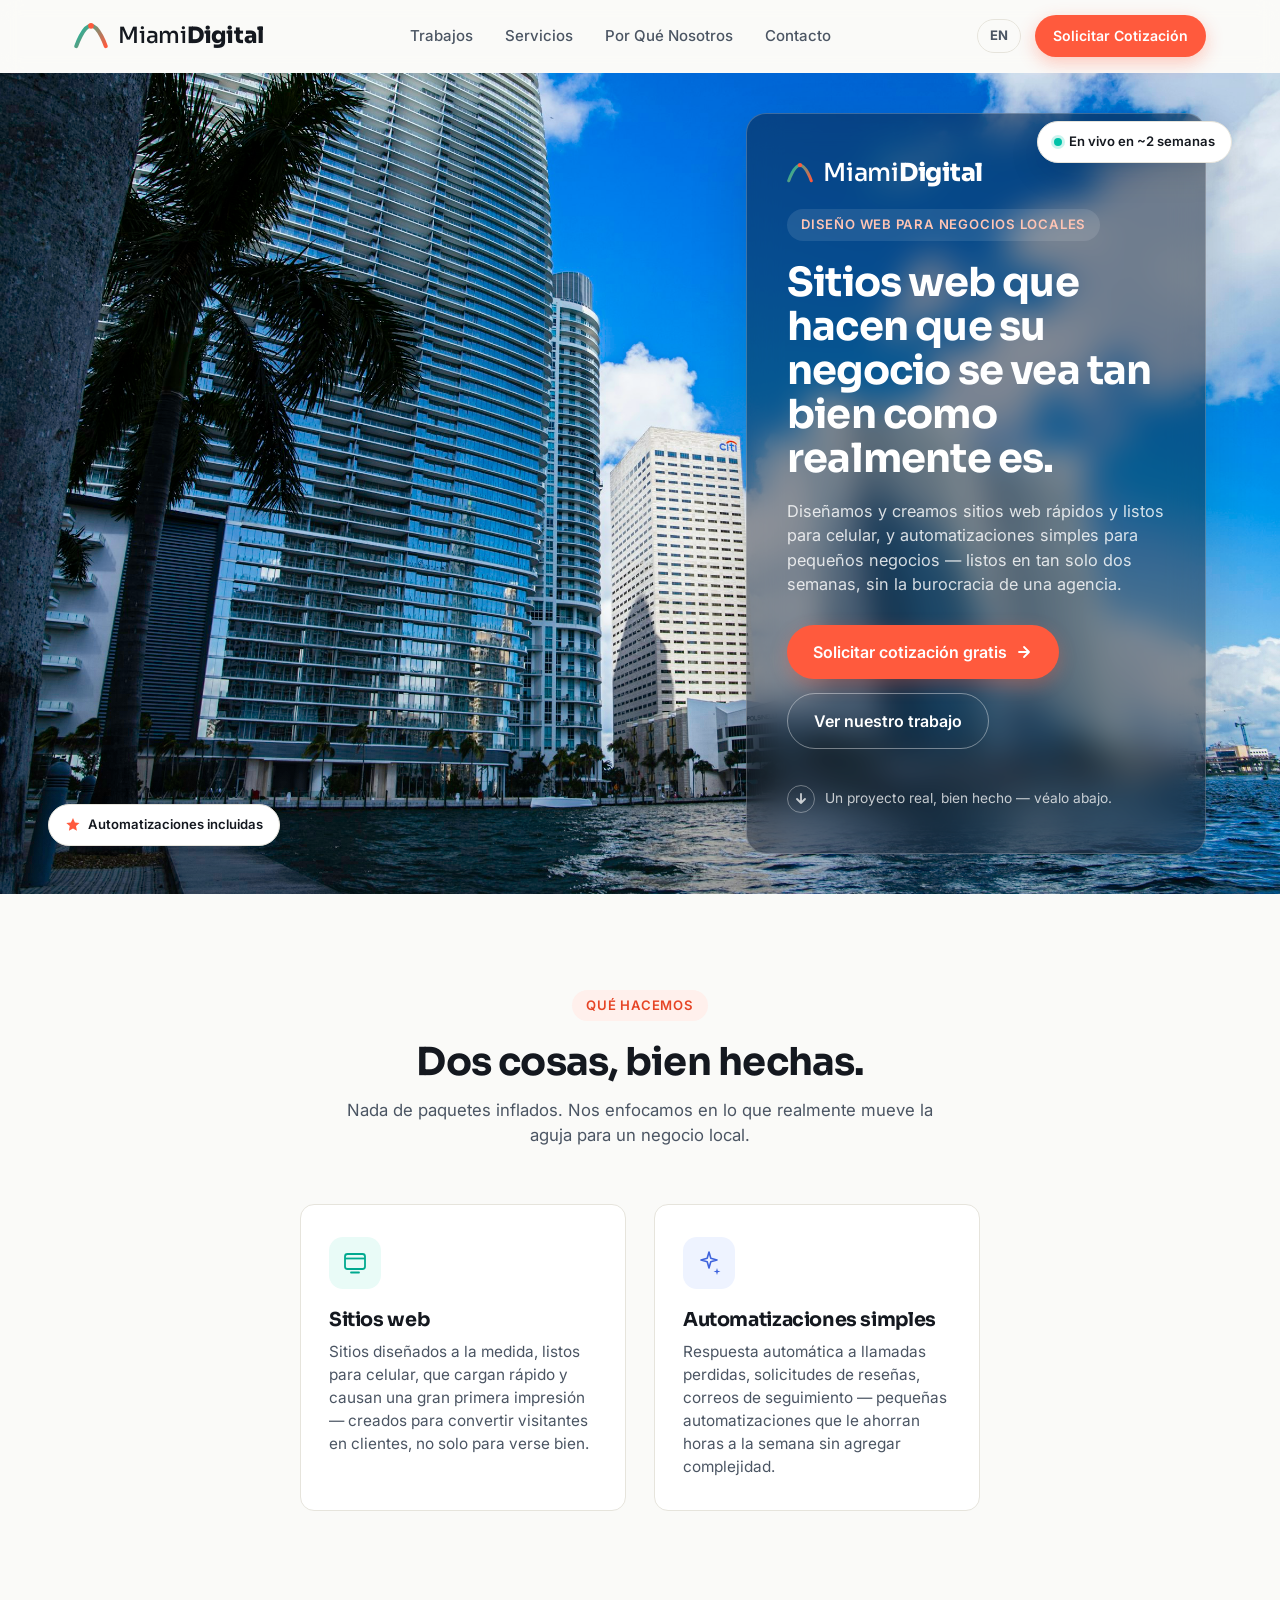
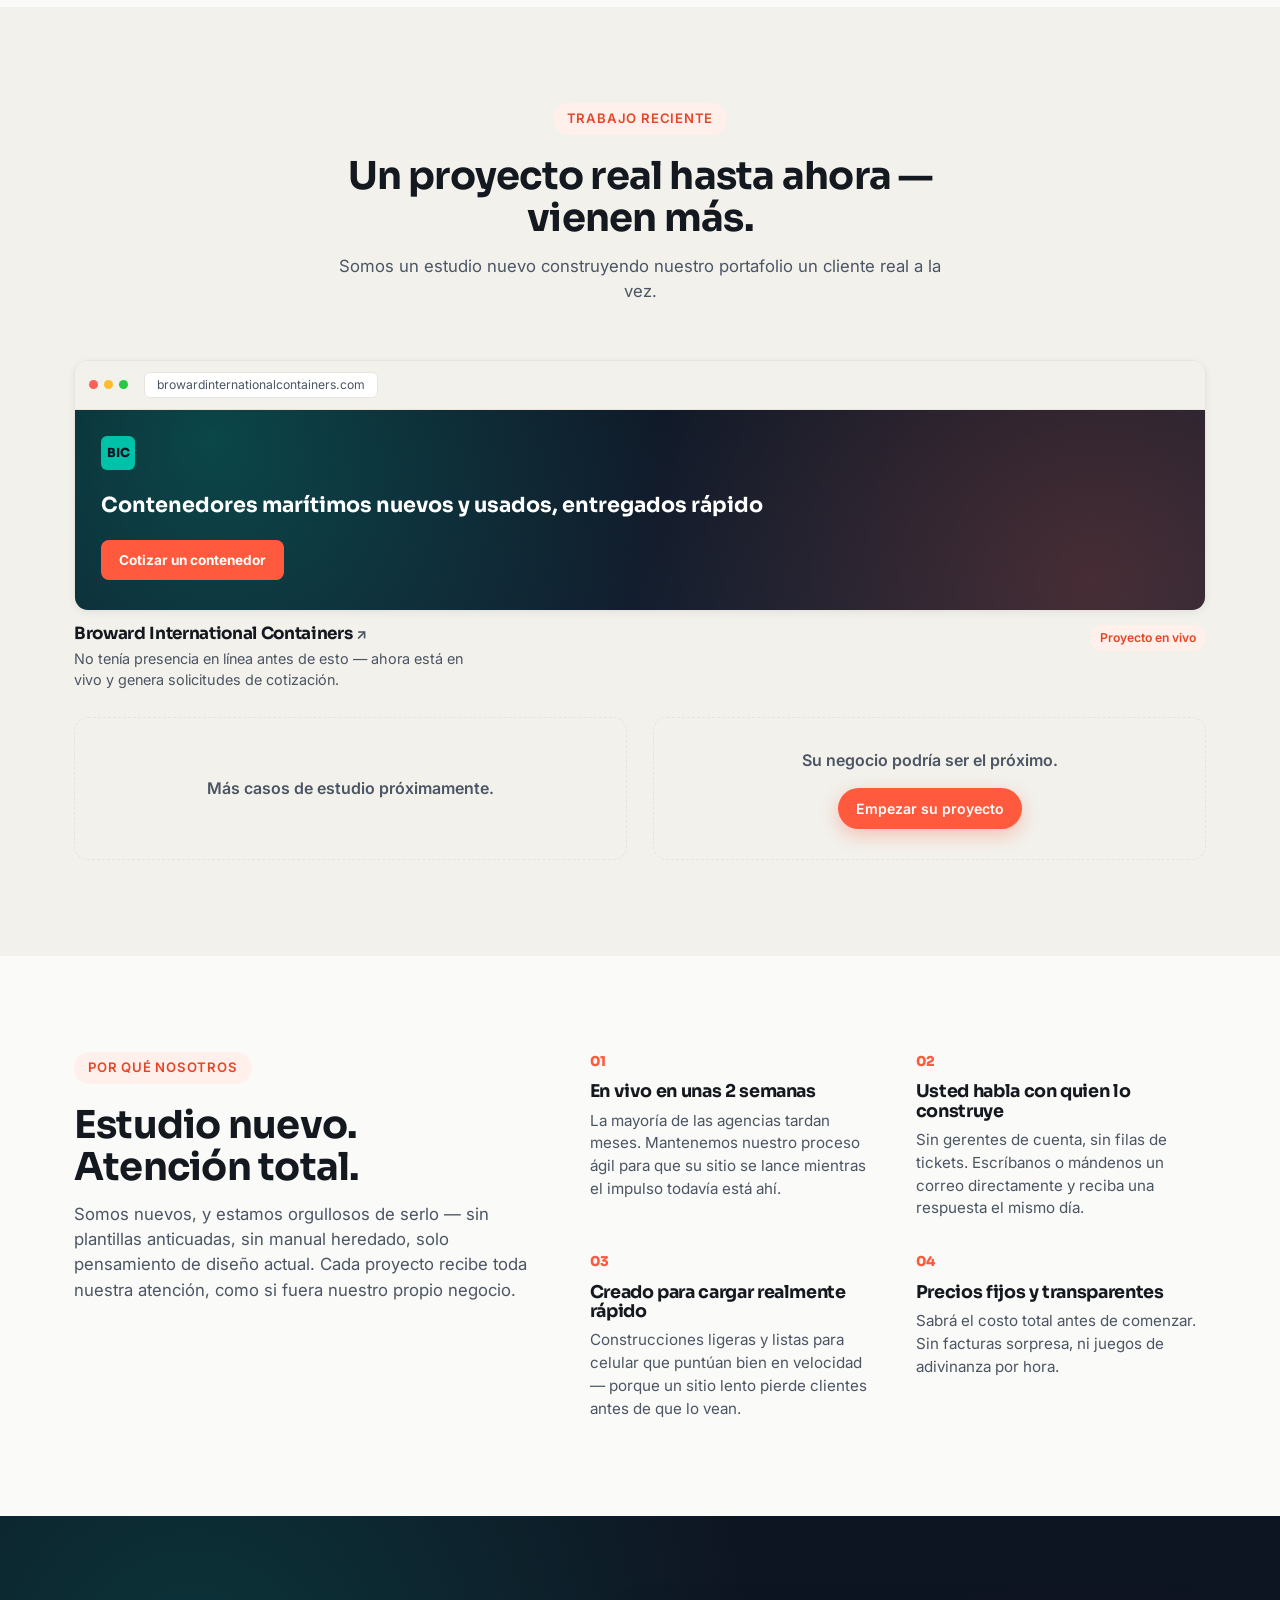
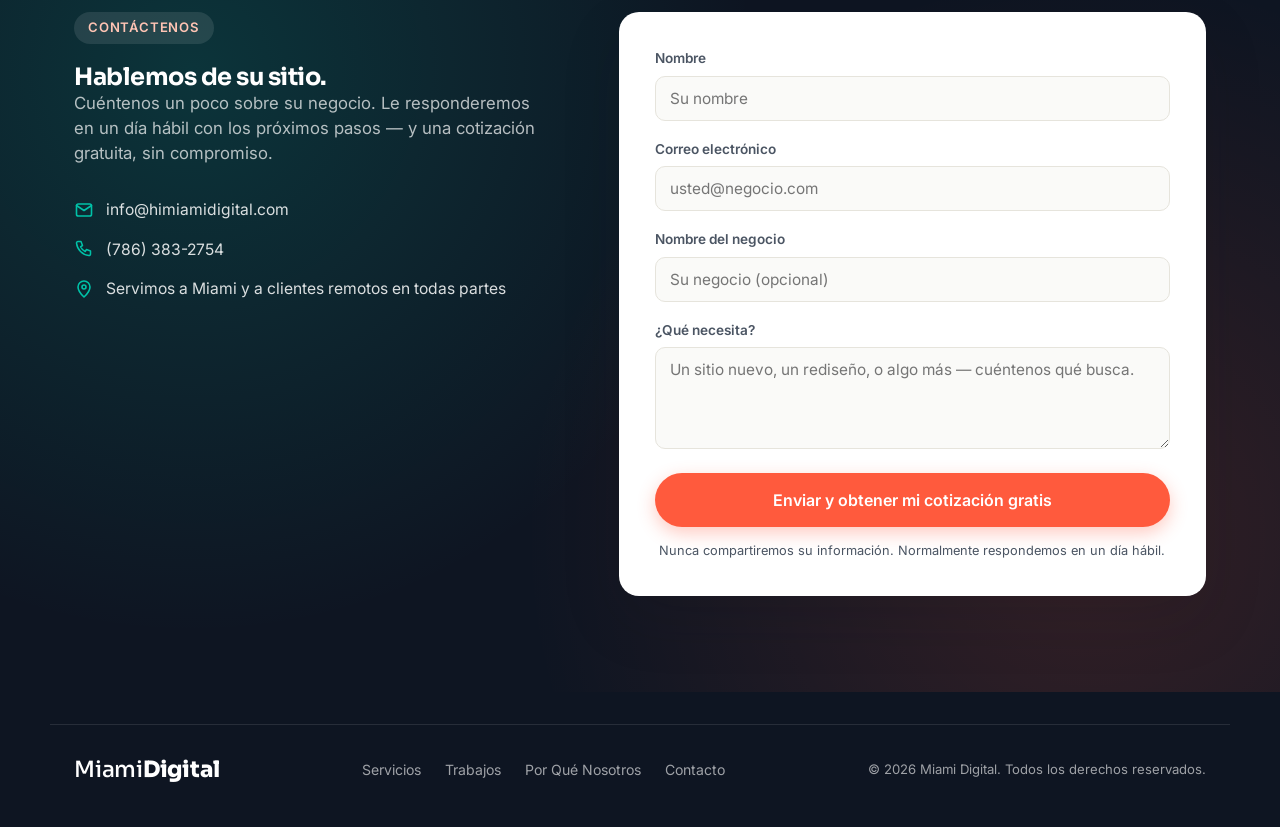
==== commit 51dfcd32: "Replace hero with bright cinematic Miami skyline photo, remove palm-tree band" ====
--- a/es/index.html
+++ b/es/index.html
@@ -71,10 +71,11 @@
 
   <!-- HERO -->
   <section class="hero" id="top">
-    <div class="wrap hero-inner">
-      <div class="hero-copy reveal">
+    <div class="hero-photo-bg" style="background-image:url('../assets/miami-hero.jpg')" aria-hidden="true"></div>
+    <div class="wrap hero-photo-wrap">
+      <div class="hero-card reveal">
         <div class="hero-brand">
-          <svg width="30" height="30" viewBox="0 0 30 30" fill="none" xmlns="http://www.w3.org/2000/svg" aria-hidden="true">
+          <svg width="26" height="26" viewBox="0 0 30 30" fill="none" xmlns="http://www.w3.org/2000/svg" aria-hidden="true">
             <path d="M2 24 C2 24 8 6 15 6 C22 6 28 24 28 24" stroke="url(#g2)" stroke-width="3.5" stroke-linecap="round"/>
             <circle cx="15" cy="6" r="2.5" fill="#FF5A3D"/>
             <defs>
@@ -86,7 +87,7 @@
           </svg>
           <span class="hero-brand-text">Miami<strong>Digital</strong></span>
         </div>
-        <p class="eyebrow">Diseño web para negocios locales</p>
+        <p class="eyebrow eyebrow-light">Diseño web para negocios locales</p>
         <h1>Sitios web que hacen que su negocio se vea tan bien como realmente es.</h1>
         <p class="hero-sub">Diseñamos y creamos sitios web rápidos y listos para celular, y automatizaciones simples para pequeños negocios — listos en tan solo dos semanas, sin la burocracia de una agencia.</p>
         <div class="hero-cta-row">
@@ -94,39 +95,22 @@
             Solicitar cotización gratis
             <svg width="18" height="18" viewBox="0 0 18 18" fill="none"><path d="M4 9h10M9 4l5 5-5 5" stroke="currentColor" stroke-width="1.8" stroke-linecap="round" stroke-linejoin="round"/></svg>
           </a>
-          <a href="#work" class="btn btn-ghost btn-large">Ver nuestro trabajo</a>
-        </div>
-        <a href="#work" class="hero-trust">
+          <a href="#work" class="btn btn-ghost btn-ghost-light btn-large">Ver nuestro trabajo</a>
+        </div>
+        <a href="#work" class="hero-trust hero-trust-light">
           <span class="hero-trust-arrow" aria-hidden="true">
             <svg width="16" height="16" viewBox="0 0 16 16" fill="none"><path d="M8 3v9M8 12l-4-4M8 12l4-4" stroke="currentColor" stroke-width="1.8" stroke-linecap="round" stroke-linejoin="round"/></svg>
           </span>
           <p>Un proyecto real, bien hecho — véalo abajo.</p>
         </a>
       </div>
-
-      <div class="hero-visual reveal" aria-hidden="true">
-        <div class="browser-mock hero-browser">
-          <div class="browser-bar">
-            <span class="dot dot-r"></span><span class="dot dot-y"></span><span class="dot dot-g"></span>
-            <span class="browser-url">tunegocio.com</span>
-          </div>
-          <div class="browser-body hero-browser-body">
-            <div class="mock-nav"></div>
-            <div class="mock-hero">
-              <div class="mock-line mock-line-lg"></div>
-              <div class="mock-line mock-line-md"></div>
-              <div class="mock-btn"></div>
-            </div>
-          </div>
-        </div>
-        <div class="float-badge badge-top">
-          <span class="badge-dot"></span> En vivo en ~2 semanas
-        </div>
-        <div class="float-badge badge-bottom">
-          <svg width="16" height="16" viewBox="0 0 16 16" fill="none"><path d="M8 1l1.9 4.6L14.5 6l-3.5 3.1.9 4.7L8 11.6 3.9 13.8l.9-4.7L1.3 6l4.6-.4L8 1z" fill="#FF5A3D"/></svg>
-          Automatizaciones incluidas
-        </div>
-      </div>
+    </div>
+    <div class="float-badge badge-top">
+      <span class="badge-dot"></span> En vivo en ~2 semanas
+    </div>
+    <div class="float-badge badge-bottom">
+      <svg width="16" height="16" viewBox="0 0 16 16" fill="none"><path d="M8 1l1.9 4.6L14.5 6l-3.5 3.1.9 4.7L8 11.6 3.9 13.8l.9-4.7L1.3 6l4.6-.4L8 1z" fill="#FF5A3D"/></svg>
+      Automatizaciones incluidas
     </div>
   </section>
 
@@ -242,14 +226,6 @@
     </div>
   </section>
 
-  <!-- MIAMI BAND -->
-  <section class="miami-band" aria-label="Con base en Miami">
-    <img src="../assets/miami-palms.jpg" alt="Palmeras en silueta contra un atardecer de Miami" loading="lazy">
-    <div class="miami-band-overlay">
-      <p class="miami-band-text">Diseñado y construido en Miami — para negocios de Miami.</p>
-    </div>
-  </section>
-
   <!-- CONTACT -->
   <section class="section section-contact" id="contact">
     <div class="wrap contact-inner">
--- a/css/styles.css
+++ b/css/styles.css
@@ -209,12 +209,37 @@
 .nav-toggle[aria-expanded="true"] span:nth-child(3) { transform: translateY(-7px) rotate(-45deg); }
 
 /* ---------- Hero ---------- */
-.hero { padding: 64px 0 88px; }
-.hero-inner {
-  display: grid;
-  grid-template-columns: 1.05fr 0.95fr;
-  gap: 56px;
-  align-items: center;
+.hero { position: relative; overflow: hidden; }
+.hero-photo-bg {
+  position: absolute;
+  inset: 0;
+  background-size: cover;
+  background-position: center 60%;
+}
+.hero-photo-bg::after {
+  content: '';
+  position: absolute;
+  inset: 0;
+  background: linear-gradient(0deg, rgba(14,21,34,0.15), transparent 30%);
+}
+.hero-photo-wrap {
+  position: relative;
+  min-height: 620px;
+  display: flex;
+  align-items: center;
+  justify-content: flex-end;
+  padding-top: 40px;
+  padding-bottom: 40px;
+}
+.hero-card {
+  max-width: 460px;
+  background: rgba(14,21,34,0.45);
+  backdrop-filter: blur(16px);
+  -webkit-backdrop-filter: blur(16px);
+  border: 1px solid rgba(255,255,255,0.22);
+  border-radius: var(--radius-lg);
+  padding: 40px;
+  box-shadow: var(--shadow-lg);
 }
 
 .hero-brand {
@@ -231,6 +256,7 @@
   color: var(--ink);
 }
 .hero-brand-text strong { font-weight: 800; }
+.hero-card .hero-brand-text { color: #fff; }
 
 .eyebrow {
   display: inline-block;
@@ -247,15 +273,16 @@
 .eyebrow-light { background: rgba(255,255,255,0.1); color: #FFC4B4; }
 
 .hero h1 {
-  font-size: clamp(2.3rem, 4.6vw, 3.6rem);
-  margin-bottom: 20px;
+  font-size: clamp(1.9rem, 3.4vw, 2.5rem);
+  color: #fff;
+  margin-bottom: 18px;
 }
 
 .hero-sub {
-  font-size: 1.12rem;
-  color: var(--ink-soft);
+  font-size: 1.02rem;
+  color: rgba(255,255,255,0.82);
   max-width: 480px;
-  margin-bottom: 32px;
+  margin-bottom: 28px;
 }
 
 .hero-cta-row { display: flex; gap: 14px; flex-wrap: wrap; margin-bottom: 36px; }
@@ -282,8 +309,15 @@
 .hero-trust:hover .hero-trust-arrow { border-color: var(--coral); transform: translateY(2px); }
 .hero-trust p { font-size: 0.86rem; }
 
-/* Hero visual / browser mock */
-.hero-visual { position: relative; }
+.hero-trust-light { color: rgba(255,255,255,0.75); }
+.hero-trust-light:hover { color: #fff; }
+.hero-trust-light .hero-trust-arrow { border-color: rgba(255,255,255,0.35); }
+.hero-trust-light:hover .hero-trust-arrow { border-color: #fff; }
+
+.btn-ghost-light { color: #fff; border-color: rgba(255,255,255,0.4); }
+.btn-ghost-light:hover { border-color: #fff; }
+
+/* Browser mock (reused by portfolio) */
 .browser-mock {
   background: var(--white);
   border-radius: var(--radius-md);
@@ -291,12 +325,6 @@
   box-shadow: var(--shadow-lg);
   overflow: hidden;
 }
-.hero-browser {
-  transform: rotate(1.2deg);
-  transition: transform 0.5s var(--ease);
-}
-.hero-visual:hover .hero-browser { transform: rotate(0deg) scale(1.01); }
-
 .browser-bar {
   display: flex;
   align-items: center;
@@ -320,29 +348,6 @@
 }
 
 .browser-body { padding: 26px; }
-.hero-browser-body { background: linear-gradient(160deg, #FFF7F5 0%, #F1FBF9 100%); min-height: 300px; }
-
-.mock-nav {
-  height: 10px;
-  width: 40%;
-  background: var(--border);
-  border-radius: 4px;
-  margin-bottom: 34px;
-}
-.mock-hero { display: flex; flex-direction: column; gap: 12px; }
-.mock-line { height: 14px; border-radius: 5px; background: linear-gradient(90deg, var(--border), #EFEDE4); }
-.mock-line-lg { width: 80%; height: 22px; background: linear-gradient(90deg, var(--teal-bright), var(--coral)); opacity: 0.85; }
-.mock-line-md { width: 55%; }
-.mock-line-sm { width: 45%; }
-.mock-btn {
-  margin-top: 10px;
-  width: 120px;
-  height: 34px;
-  border-radius: 999px;
-  background: var(--coral);
-  opacity: 0.9;
-}
-
 .float-badge {
   position: absolute;
   display: flex;
@@ -357,8 +362,8 @@
   font-weight: 600;
   animation: float 4.5s ease-in-out infinite;
 }
-.badge-top { top: -18px; right: 18px; animation-delay: 0.2s; }
-.badge-bottom { bottom: -16px; left: -10px; animation-delay: 1s; }
+.badge-top { top: 48px; right: 48px; animation-delay: 0.2s; }
+.badge-bottom { bottom: 48px; left: 48px; animation-delay: 1s; }
 .badge-dot {
   width: 8px; height: 8px; border-radius: 50%;
   background: var(--teal-bright);
@@ -543,34 +548,6 @@
 }
 .why-item h3 { font-size: 1.1rem; margin-bottom: 8px; }
 .why-item p { color: var(--ink-soft); font-size: 0.95rem; }
-
-/* ---------- Miami band ---------- */
-.miami-band {
-  position: relative;
-  height: 340px;
-  overflow: hidden;
-}
-.miami-band img {
-  width: 100%;
-  height: 100%;
-  object-fit: cover;
-  object-position: center 65%;
-}
-.miami-band-overlay {
-  position: absolute;
-  inset: 0;
-  display: flex;
-  align-items: flex-end;
-  padding: 32px;
-  background: linear-gradient(0deg, rgba(14,21,34,0.75), transparent 55%);
-}
-.miami-band-text {
-  color: #fff;
-  font-family: 'Sora', sans-serif;
-  font-weight: 600;
-  font-size: 1.15rem;
-  max-width: 480px;
-}
 
 /* ---------- Contact ---------- */
 .section-contact {
@@ -727,8 +704,8 @@
 
 /* ---------- Responsive ---------- */
 @media (max-width: 980px) {
-  .hero-inner { grid-template-columns: 1fr; }
-  .hero-visual { order: -1; max-width: 480px; margin: 0 auto; }
+  .hero-photo-wrap { justify-content: center; min-height: 560px; }
+  .hero-card { max-width: 520px; }
   .why-inner { grid-template-columns: 1fr; gap: 40px; }
   .contact-inner { grid-template-columns: 1fr; gap: 44px; }
   .services-grid { grid-template-columns: 1fr 1fr; }
@@ -760,13 +737,12 @@
   .portfolio-grid { grid-template-columns: 1fr; }
   .why-grid { grid-template-columns: 1fr; }
   .section { padding: 72px 0; }
-  .hero { padding: 40px 0 64px; }
   .contact-form { padding: 26px; }
+  .hero-photo-wrap { min-height: 480px; padding-top: 24px; padding-bottom: 24px; }
+  .hero-card { padding: 28px; max-width: 100%; }
   .float-badge { font-size: 0.72rem; padding: 8px 12px; }
-  .badge-top { top: -14px; right: 8px; }
-  .badge-bottom { bottom: -14px; left: -6px; }
-  .miami-band { height: 220px; }
-  .miami-band-text { font-size: 1rem; max-width: 100%; }
+  .badge-top { top: 20px; right: 20px; }
+  .badge-bottom { bottom: 20px; left: 20px; }
 }
 
 @media (max-width: 420px) {
